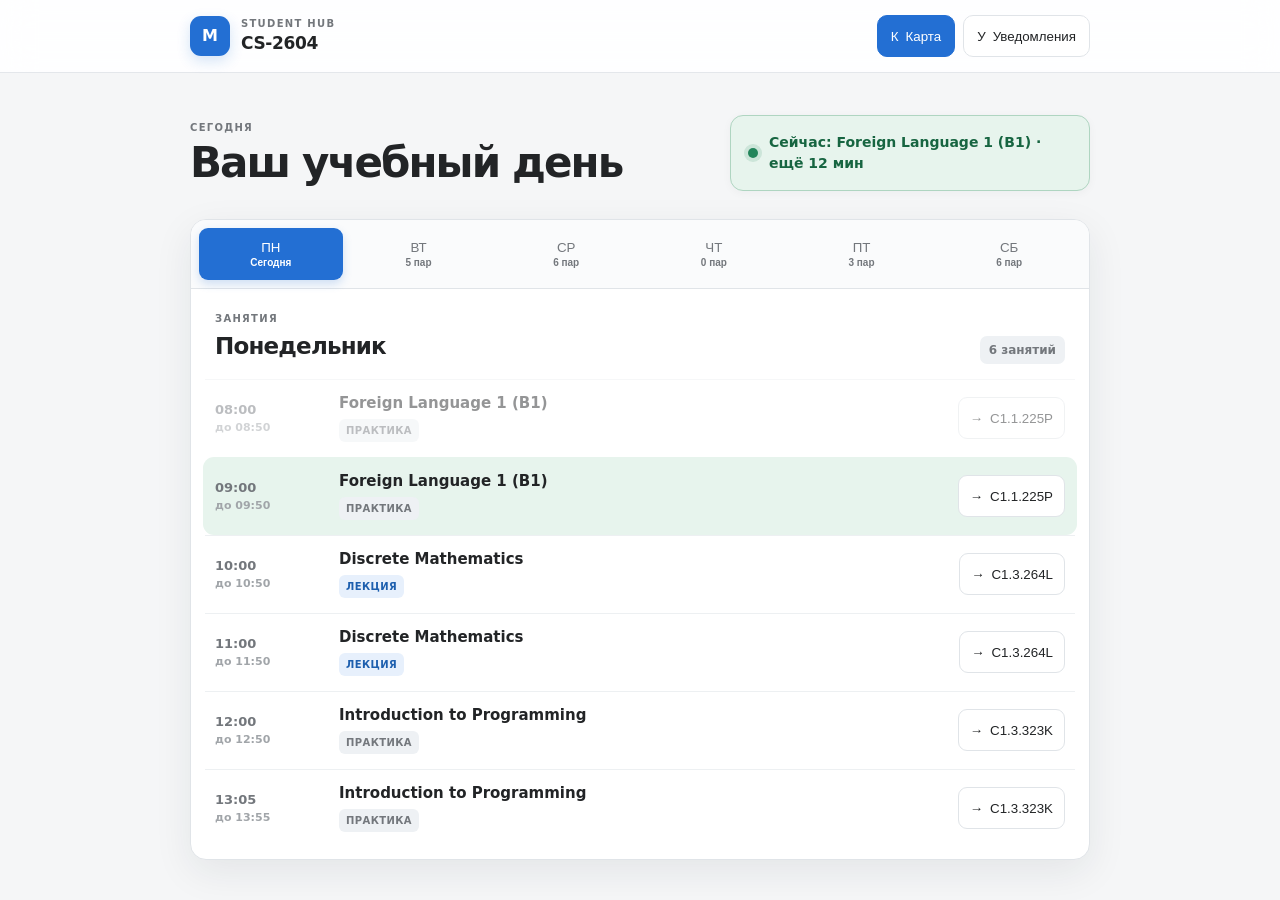
==== index.html @ 22662f70 "first commit" ====
<!doctype html>
<html lang="ru">
<head><meta charset="utf-8"><meta name="viewport" content="width=device-width,initial-scale=1,viewport-fit=cover"><meta name="theme-color" content="#236fd3"><meta name="description" content="Расписание CS-2604 и интерактивная карта кампуса AITU"><title>CS-2604 · Расписание</title><link rel="stylesheet" href="style.css?v=5-light"></head>
<body>
<header class="topbar"><div class="shell topbar__inner"><a class="brand" href="#" aria-label="CS-2604 - на главную"><span class="brand__mark">M</span><span><small>STUDENT HUB</small><strong>CS-2604</strong></span></a><nav class="top-actions" aria-label="Быстрые действия"><button id="openCampusMap" class="top-action primary" type="button"><span class="action-icon" aria-hidden="true">К</span><span class="action-label">Карта</span></button><button id="notifyButton" class="top-action" type="button"><span class="action-icon" aria-hidden="true">У</span><span class="action-label">Уведомления</span></button></nav></div></header>
<main class="shell main"><section class="hero"><div><p id="todayLabel" class="eyebrow">РАСПИСАНИЕ</p><h1 id="heroTitle">Ваш учебный день</h1></div><div id="statusCard" class="status-card" aria-live="polite"></div></section><section class="week-card"><nav class="day-tabs" id="dayTabs" aria-label="День недели"></nav><div class="schedule-head"><div><p class="eyebrow">ЗАНЯТИЯ</p><h2 id="dayName">Понедельник</h2></div><span id="lessonCount" class="count-badge"></span></div><section id="schedule" class="schedule" aria-label="Расписание занятий"></section></section></main>
<dialog id="mapDialog" class="map-dialog" aria-labelledby="mapTitle"><div class="map-dialog__bar"><div class="map-dialog__title"><span class="map-pin" aria-hidden="true">A</span><div><small id="mapContext">КАРТА КАМПУСА</small><strong id="mapTitle">AITU Campus Map</strong></div></div><div class="map-dialog__actions"><a id="openMapTab" class="dialog-action" href="aitumap/index.html?v=5-light" target="_blank" rel="noopener" title="Открыть в новой вкладке">↗</a><button id="expandMap" class="dialog-action" type="button" title="Развернуть карту">⛶</button><button id="closeMap" class="dialog-action" type="button" aria-label="Закрыть карту">×</button></div></div><iframe id="mapFrame" class="aitu-map" title="Интерактивная карта кампуса AITU" src="aitumap/index.html?v=5-light" loading="eager"></iframe></dialog>
<script src="script.js?v=5-light"></script></body></html>
---- style.css ----
:root{--ink:#222426;--muted:#73777c;--canvas:#f5f6f7;--surface:#fff;--surface-2:#eef1f4;--line:#e0e4e8;--blue:#236fd3;--blue-soft:#e7f0fc;--green:#23855b;--green-soft:#e7f4ed;--orange:#b86720;--orange-soft:#fbefe4;--shadow:0 12px 38px rgba(28,38,48,.08)}*{box-sizing:border-box}html{scroll-behavior:smooth}body{margin:0;background:var(--canvas);color:var(--ink);font:16px/1.5 Inter,ui-sans-serif,system-ui,-apple-system,"Segoe UI",sans-serif}.shell{width:min(calc(100% - 40px),900px);margin-inline:auto}.topbar{position:sticky;top:0;z-index:30;border-bottom:1px solid rgba(224,228,232,.86);background:rgba(255,255,255,.9);backdrop-filter:blur(16px)}.topbar__inner{height:72px;display:flex;align-items:center;justify-content:space-between}.brand{display:flex;align-items:center;gap:11px;color:inherit;text-decoration:none}.brand__mark{display:grid;place-items:center;width:40px;height:40px;border-radius:11px;background:var(--blue);color:white;font-weight:850;box-shadow:0 5px 14px rgba(35,111,211,.2)}.brand small,.brand strong{display:block}.brand small{color:var(--muted);font-size:10px;font-weight:800;letter-spacing:.13em}.brand strong{font-size:17px;letter-spacing:-.02em}.top-actions{display:flex;gap:8px}.top-action{display:flex;align-items:center;justify-content:center;gap:7px;min-height:42px;padding:0 13px;border:1px solid var(--line);border-radius:10px;background:white;color:var(--ink);font:700 13px inherit;cursor:pointer;transition:.16s}.top-action:hover{background:var(--surface-2);transform:translateY(-1px)}.top-action.primary{border-color:var(--blue);background:var(--blue);color:white}.top-action.on{border-color:#9bc9b1;background:var(--green-soft);color:#176541}.main{padding:42px 0 34px}.hero{display:grid;grid-template-columns:1fr minmax(280px,360px);align-items:end;gap:32px;margin-bottom:28px}.eyebrow{margin:0;color:var(--muted);font-size:10px;font-weight:850;letter-spacing:.13em}.hero h1{margin:5px 0 6px;font-size:clamp(28px,5vw,42px);line-height:1.08;letter-spacing:-.045em}.hero p:last-child{margin:0;color:var(--muted);font-size:14px}.status-card{min-height:76px;display:flex;align-items:center;padding:15px 17px;border:1px solid var(--line);border-radius:13px;background:var(--surface);box-shadow:0 2px 10px rgba(30,40,50,.04);font-size:14px;font-weight:700}.status-card::before{content:'';flex:0 0 10px;height:10px;margin-right:11px;border-radius:50%;background:#a2a8ae;box-shadow:0 0 0 4px rgba(130,140,150,.12)}.status-card.live{border-color:#afd5c1;background:var(--green-soft);color:#176541}.status-card.live::before{background:var(--green);box-shadow:0 0 0 4px rgba(35,133,91,.14)}.status-card.soon{border-color:#ecc7a7;background:var(--orange-soft);color:#854714}.status-card.soon::before{background:var(--orange)}.week-card{overflow:hidden;border:1px solid var(--line);border-radius:16px;background:var(--surface);box-shadow:var(--shadow)}.day-tabs{display:grid;grid-template-columns:repeat(6,1fr);gap:4px;padding:8px;border-bottom:1px solid var(--line);background:#fafbfc}.day-tab{min-height:52px;border:0;border-radius:9px;background:transparent;color:var(--muted);font:700 12px inherit;cursor:pointer}.day-tab span{display:block;margin-top:2px;font-size:10px;font-weight:600}.day-tab:hover{background:var(--surface-2);color:var(--ink)}.day-tab.active{background:var(--blue);color:white;box-shadow:0 4px 10px rgba(35,111,211,.2)}.schedule-head{display:flex;align-items:flex-end;justify-content:space-between;padding:22px 24px 15px}.schedule-head h2{margin:3px 0 0;font-size:23px;letter-spacing:-.035em}.count-badge{padding:5px 9px;border-radius:7px;background:var(--surface-2);color:var(--muted);font-size:12px;font-weight:750}.schedule{padding:0 14px 12px}.lesson{position:relative;display:grid;grid-template-columns:108px minmax(0,1fr) auto;gap:16px;align-items:center;min-height:78px;padding:13px 10px;border-top:1px solid #edf0f2}.lesson.past{opacity:.48}.lesson.current{margin:0 -2px;padding-inline:12px;border-top-color:transparent;border-radius:11px;background:var(--green-soft);opacity:1}.lesson__time{font-size:13px;font-weight:750;font-variant-numeric:tabular-nums;color:var(--muted)}.lesson__time span{display:block;color:#a1a5a9;font-size:11px;font-weight:600}.lesson__name{font-weight:750;font-size:15px;line-height:1.3}.lesson__meta{display:flex;gap:7px;align-items:center;margin-top:6px}.badge{display:inline-flex;align-items:center;min-height:23px;padding:1px 7px;border-radius:6px;background:var(--surface-2);color:var(--muted);font-size:10px;font-weight:800;letter-spacing:.04em;text-transform:uppercase}.badge.lecture{background:var(--blue-soft);color:#1d5fae}.badge.online{background:var(--green-soft);color:#176541}.room-button{display:flex;align-items:center;gap:7px;min-height:42px;padding:0 11px;border:1px solid var(--line);border-radius:9px;background:white;color:var(--ink);font:750 12px inherit;cursor:pointer;white-space:nowrap}.room-button:hover{border-color:#9cbfe9;background:var(--blue-soft);color:#1b5ca9}.room-placeholder{color:var(--muted);font-size:12px}.empty{padding:58px 20px 68px;text-align:center;color:var(--muted)}.empty span{display:block;margin-bottom:8px;font-size:30px}.footnote{margin:15px 0 0;text-align:center;color:var(--muted);font-size:12px}.top-action:focus-visible,.day-tab:focus-visible,.room-button:focus-visible,.dialog-action:focus-visible{outline:3px solid rgba(35,111,211,.28);outline-offset:2px}.map-dialog{width:min(calc(100% - 28px),1180px);height:min(calc(100% - 28px),820px);max-width:none;max-height:none;padding:0;overflow:hidden;border:1px solid var(--line);border-radius:16px;background:var(--surface);color:var(--ink);box-shadow:0 24px 80px rgba(0,0,0,.28)}.map-dialog::backdrop{background:rgba(20,23,26,.66);backdrop-filter:blur(3px)}.map-dialog.expanded{width:100%;height:100%;border:0;border-radius:0}.map-dialog__bar{height:64px;display:flex;align-items:center;justify-content:space-between;padding:0 12px 0 16px;border-bottom:1px solid var(--line)}.map-dialog__title{display:flex;align-items:center;gap:10px;min-width:0}.map-pin{display:grid;place-items:center;width:36px;height:36px;border-radius:9px;background:var(--blue-soft);color:var(--blue);font-weight:900}.map-dialog__title small,.map-dialog__title strong{display:block}.map-dialog__title small{color:var(--muted);font-size:9px;font-weight:850;letter-spacing:.12em}.map-dialog__title strong{overflow:hidden;text-overflow:ellipsis;white-space:nowrap;font-size:15px}.map-dialog__actions{display:flex;gap:5px}.dialog-action{display:grid;place-items:center;width:40px;height:40px;border:1px solid transparent;border-radius:8px;background:transparent;color:var(--ink);text-decoration:none;font:700 19px inherit;cursor:pointer}.dialog-action:hover{background:var(--surface-2)}.aitu-map{display:block;width:100%;height:calc(100% - 64px);border:0;background:var(--canvas)}@media(max-width:700px){.shell{width:min(calc(100% - 24px),900px)}.topbar__inner{height:64px}.action-label{display:none}.top-action{width:42px;padding:0}.main{padding-top:24px}.hero{grid-template-columns:1fr;gap:16px;margin-bottom:18px}.hero h1{font-size:32px}.status-card{min-height:60px}.day-tabs{overflow-x:auto;grid-template-columns:repeat(6,64px);justify-content:start}.day-tab{min-height:48px}.schedule-head{padding:18px 16px 12px}.schedule-head h2{font-size:20px}.schedule{padding:0 8px 8px}.lesson{grid-template-columns:77px minmax(0,1fr);gap:10px;min-height:88px;padding:12px 8px}.lesson__time{font-size:12px}.lesson__name{font-size:14px}.room-button,.room-placeholder{grid-column:2;justify-self:start;min-height:36px;margin-top:-3px}.map-dialog{width:100%;height:100%;border:0;border-radius:0}.map-dialog__bar{height:58px;padding-left:10px}.aitu-map{height:calc(100% - 58px)}}@media(prefers-reduced-motion:reduce){*{scroll-behavior:auto!important;transition:none!important}}

/* Minimal map dialog on phones */
@media(max-width:700px){
  .map-dialog__bar{height:50px;padding:0 8px 0 12px}
  .map-dialog__title{gap:8px}
  .map-dialog__title .map-pin{width:34px;height:34px;border-radius:9px}
  .map-dialog__title small{display:none}
  .map-dialog__title strong{font-size:14px}
  .map-dialog__actions{gap:2px}
  #openMapTab,#expandMap{display:none}
  #closeMap{width:40px;height:40px;border:0;background:transparent;font-size:22px}
  .aitu-map{height:calc(100% - 50px)}
}

:root{color-scheme:light}
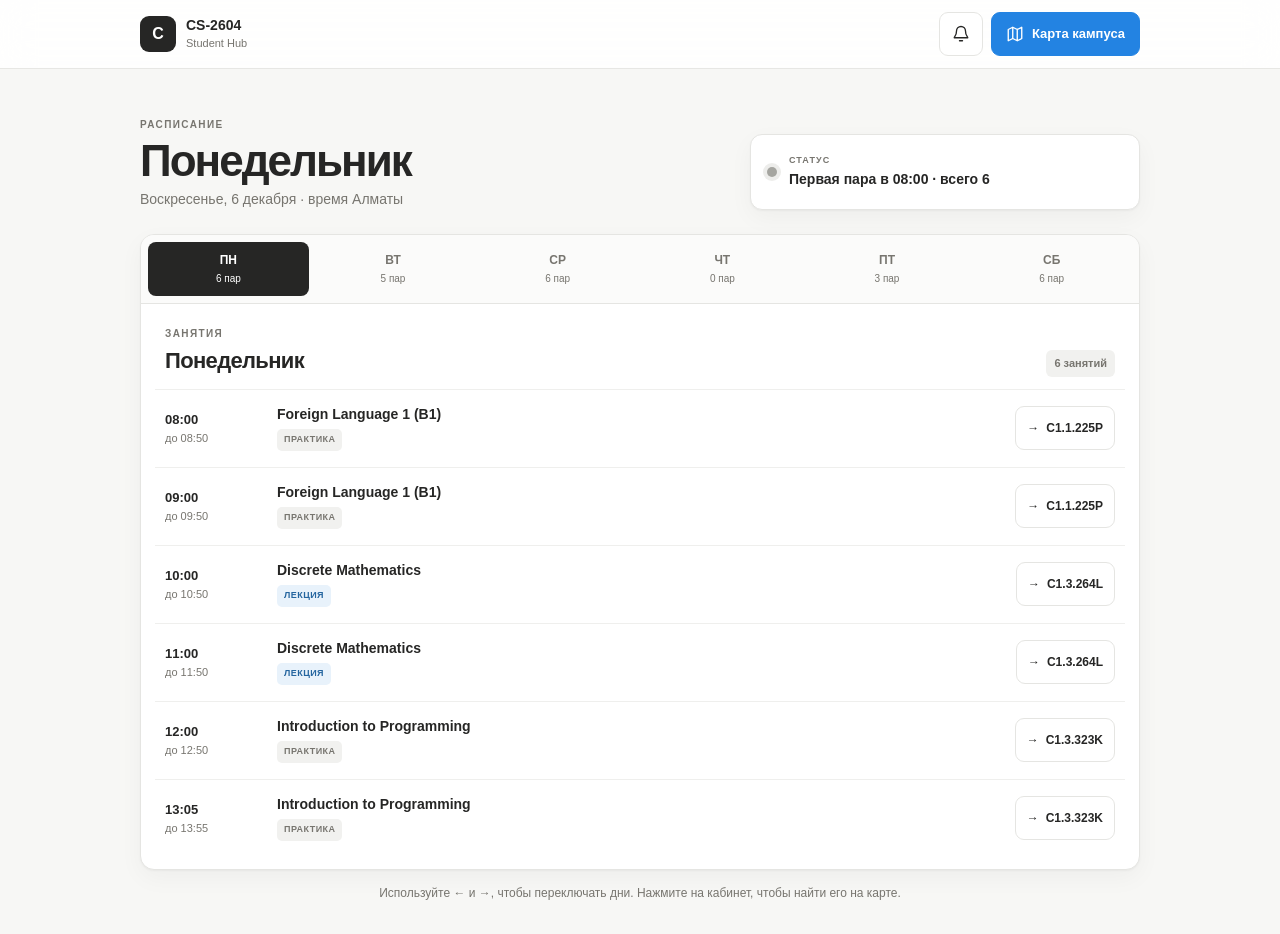
==== commit 2a63e792: "ui/ux" ====
--- a/index.html
+++ b/index.html
@@ -1,8 +1,72 @@
 <!doctype html>
 <html lang="ru">
-<head><meta charset="utf-8"><meta name="viewport" content="width=device-width,initial-scale=1,viewport-fit=cover"><meta name="theme-color" content="#236fd3"><meta name="description" content="Расписание CS-2604 и интерактивная карта кампуса AITU"><title>CS-2604 · Расписание</title><link rel="stylesheet" href="style.css?v=5-light"></head>
+<head>
+  <meta charset="utf-8">
+  <meta name="viewport" content="width=device-width,initial-scale=1,viewport-fit=cover">
+  <meta name="theme-color" content="#ffffff">
+  <meta name="description" content="Расписание группы CS-2604 и интерактивная карта кампуса AITU">
+  <title>CS-2604 · Student Hub</title>
+  <link rel="stylesheet" href="style.css?v=6">
+  <script src="script.js?v=6" defer></script>
+</head>
 <body>
-<header class="topbar"><div class="shell topbar__inner"><a class="brand" href="#" aria-label="CS-2604 - на главную"><span class="brand__mark">M</span><span><small>STUDENT HUB</small><strong>CS-2604</strong></span></a><nav class="top-actions" aria-label="Быстрые действия"><button id="openCampusMap" class="top-action primary" type="button"><span class="action-icon" aria-hidden="true">К</span><span class="action-label">Карта</span></button><button id="notifyButton" class="top-action" type="button"><span class="action-icon" aria-hidden="true">У</span><span class="action-label">Уведомления</span></button></nav></div></header>
-<main class="shell main"><section class="hero"><div><p id="todayLabel" class="eyebrow">РАСПИСАНИЕ</p><h1 id="heroTitle">Ваш учебный день</h1></div><div id="statusCard" class="status-card" aria-live="polite"></div></section><section class="week-card"><nav class="day-tabs" id="dayTabs" aria-label="День недели"></nav><div class="schedule-head"><div><p class="eyebrow">ЗАНЯТИЯ</p><h2 id="dayName">Понедельник</h2></div><span id="lessonCount" class="count-badge"></span></div><section id="schedule" class="schedule" aria-label="Расписание занятий"></section></section></main>
-<dialog id="mapDialog" class="map-dialog" aria-labelledby="mapTitle"><div class="map-dialog__bar"><div class="map-dialog__title"><span class="map-pin" aria-hidden="true">A</span><div><small id="mapContext">КАРТА КАМПУСА</small><strong id="mapTitle">AITU Campus Map</strong></div></div><div class="map-dialog__actions"><a id="openMapTab" class="dialog-action" href="aitumap/index.html?v=5-light" target="_blank" rel="noopener" title="Открыть в новой вкладке">↗</a><button id="expandMap" class="dialog-action" type="button" title="Развернуть карту">⛶</button><button id="closeMap" class="dialog-action" type="button" aria-label="Закрыть карту">×</button></div></div><iframe id="mapFrame" class="aitu-map" title="Интерактивная карта кампуса AITU" src="aitumap/index.html?v=5-light" loading="eager"></iframe></dialog>
-<script src="script.js?v=5-light"></script></body></html>
+  <a class="skip-link" href="#schedule">К расписанию</a>
+  <header class="topbar">
+    <div class="shell topbar__inner">
+      <a class="brand" href="./" aria-label="Student Hub, главная">
+        <span class="brand__mark" aria-hidden="true">C</span>
+        <span><strong>CS-2604</strong><small>Student Hub</small></span>
+      </a>
+      <nav class="top-actions" aria-label="Быстрые действия">
+        <button id="notifyButton" class="icon-action" type="button" aria-label="Настроить напоминания" title="Напоминания">
+          <svg aria-hidden="true" viewBox="0 0 24 24"><path d="M18 8a6 6 0 0 0-12 0c0 7-3 7-3 9h18c0-2-3-2-3-9M10 21h4"/></svg>
+        </button>
+        <button id="openCampusMap" class="button button--primary" type="button">
+          <svg aria-hidden="true" viewBox="0 0 24 24"><path d="m9 18-6 3V6l6-3 6 3 6-3v15l-6 3-6-3Zm0 0V3m6 18V6"/></svg>
+          <span>Карта кампуса</span>
+        </button>
+      </nav>
+    </div>
+  </header>
+
+  <main class="shell main">
+    <section class="intro" aria-labelledby="heroTitle">
+      <div>
+        <p id="todayLabel" class="eyebrow">РАСПИСАНИЕ</p>
+        <h1 id="heroTitle">Учебный день</h1>
+        <p id="dateLabel" class="date-label"></p>
+      </div>
+      <div id="statusCard" class="status-card" aria-live="polite">
+        <span class="status-card__dot" aria-hidden="true"></span>
+        <span><small>СТАТУС</small><strong id="statusText">Загрузка…</strong></span>
+      </div>
+    </section>
+
+    <section class="schedule-card" aria-labelledby="dayName">
+      <nav class="day-tabs" id="dayTabs" aria-label="Выберите день недели"></nav>
+      <header class="schedule-head">
+        <div><p class="eyebrow">ЗАНЯТИЯ</p><h2 id="dayName">Понедельник</h2></div>
+        <span id="lessonCount" class="count-badge"></span>
+      </header>
+      <div id="schedule" class="schedule" aria-live="polite"></div>
+    </section>
+    <p class="hint">Используйте ← и →, чтобы переключать дни. Нажмите на кабинет, чтобы найти его на карте.</p>
+  </main>
+
+  <dialog id="mapDialog" class="map-dialog" aria-labelledby="mapTitle">
+    <header class="map-dialog__bar">
+      <div class="map-dialog__title">
+        <span class="map-dialog__icon" aria-hidden="true">A</span>
+        <span><small id="mapContext">КАРТА КАМПУСА</small><strong id="mapTitle">AITU Map</strong></span>
+      </div>
+      <div class="map-dialog__actions">
+        <a id="openMapTab" class="dialog-action" href="aitumap/index.html?v=6" target="_blank" rel="noopener" aria-label="Открыть карту в новой вкладке">↗</a>
+        <button id="expandMap" class="dialog-action desktop-only" type="button" aria-label="Развернуть карту">⛶</button>
+        <button id="closeMap" class="dialog-action" type="button" aria-label="Закрыть карту">×</button>
+      </div>
+    </header>
+    <iframe id="mapFrame" class="campus-map" title="Интерактивная карта кампуса AITU" data-src="aitumap/index.html?v=6" loading="lazy"></iframe>
+  </dialog>
+  <div id="toast" class="toast" role="status" aria-live="polite"></div>
+</body>
+</html>
--- a/style.css
+++ b/style.css
@@ -1,16 +1,4 @@
-:root{--ink:#222426;--muted:#73777c;--canvas:#f5f6f7;--surface:#fff;--surface-2:#eef1f4;--line:#e0e4e8;--blue:#236fd3;--blue-soft:#e7f0fc;--green:#23855b;--green-soft:#e7f4ed;--orange:#b86720;--orange-soft:#fbefe4;--shadow:0 12px 38px rgba(28,38,48,.08)}*{box-sizing:border-box}html{scroll-behavior:smooth}body{margin:0;background:var(--canvas);color:var(--ink);font:16px/1.5 Inter,ui-sans-serif,system-ui,-apple-system,"Segoe UI",sans-serif}.shell{width:min(calc(100% - 40px),900px);margin-inline:auto}.topbar{position:sticky;top:0;z-index:30;border-bottom:1px solid rgba(224,228,232,.86);background:rgba(255,255,255,.9);backdrop-filter:blur(16px)}.topbar__inner{height:72px;display:flex;align-items:center;justify-content:space-between}.brand{display:flex;align-items:center;gap:11px;color:inherit;text-decoration:none}.brand__mark{display:grid;place-items:center;width:40px;height:40px;border-radius:11px;background:var(--blue);color:white;font-weight:850;box-shadow:0 5px 14px rgba(35,111,211,.2)}.brand small,.brand strong{display:block}.brand small{color:var(--muted);font-size:10px;font-weight:800;letter-spacing:.13em}.brand strong{font-size:17px;letter-spacing:-.02em}.top-actions{display:flex;gap:8px}.top-action{display:flex;align-items:center;justify-content:center;gap:7px;min-height:42px;padding:0 13px;border:1px solid var(--line);border-radius:10px;background:white;color:var(--ink);font:700 13px inherit;cursor:pointer;transition:.16s}.top-action:hover{background:var(--surface-2);transform:translateY(-1px)}.top-action.primary{border-color:var(--blue);background:var(--blue);color:white}.top-action.on{border-color:#9bc9b1;background:var(--green-soft);color:#176541}.main{padding:42px 0 34px}.hero{display:grid;grid-template-columns:1fr minmax(280px,360px);align-items:end;gap:32px;margin-bottom:28px}.eyebrow{margin:0;color:var(--muted);font-size:10px;font-weight:850;letter-spacing:.13em}.hero h1{margin:5px 0 6px;font-size:clamp(28px,5vw,42px);line-height:1.08;letter-spacing:-.045em}.hero p:last-child{margin:0;color:var(--muted);font-size:14px}.status-card{min-height:76px;display:flex;align-items:center;padding:15px 17px;border:1px solid var(--line);border-radius:13px;background:var(--surface);box-shadow:0 2px 10px rgba(30,40,50,.04);font-size:14px;font-weight:700}.status-card::before{content:'';flex:0 0 10px;height:10px;margin-right:11px;border-radius:50%;background:#a2a8ae;box-shadow:0 0 0 4px rgba(130,140,150,.12)}.status-card.live{border-color:#afd5c1;background:var(--green-soft);color:#176541}.status-card.live::before{background:var(--green);box-shadow:0 0 0 4px rgba(35,133,91,.14)}.status-card.soon{border-color:#ecc7a7;background:var(--orange-soft);color:#854714}.status-card.soon::before{background:var(--orange)}.week-card{overflow:hidden;border:1px solid var(--line);border-radius:16px;background:var(--surface);box-shadow:var(--shadow)}.day-tabs{display:grid;grid-template-columns:repeat(6,1fr);gap:4px;padding:8px;border-bottom:1px solid var(--line);background:#fafbfc}.day-tab{min-height:52px;border:0;border-radius:9px;background:transparent;color:var(--muted);font:700 12px inherit;cursor:pointer}.day-tab span{display:block;margin-top:2px;font-size:10px;font-weight:600}.day-tab:hover{background:var(--surface-2);color:var(--ink)}.day-tab.active{background:var(--blue);color:white;box-shadow:0 4px 10px rgba(35,111,211,.2)}.schedule-head{display:flex;align-items:flex-end;justify-content:space-between;padding:22px 24px 15px}.schedule-head h2{margin:3px 0 0;font-size:23px;letter-spacing:-.035em}.count-badge{padding:5px 9px;border-radius:7px;background:var(--surface-2);color:var(--muted);font-size:12px;font-weight:750}.schedule{padding:0 14px 12px}.lesson{position:relative;display:grid;grid-template-columns:108px minmax(0,1fr) auto;gap:16px;align-items:center;min-height:78px;padding:13px 10px;border-top:1px solid #edf0f2}.lesson.past{opacity:.48}.lesson.current{margin:0 -2px;padding-inline:12px;border-top-color:transparent;border-radius:11px;background:var(--green-soft);opacity:1}.lesson__time{font-size:13px;font-weight:750;font-variant-numeric:tabular-nums;color:var(--muted)}.lesson__time span{display:block;color:#a1a5a9;font-size:11px;font-weight:600}.lesson__name{font-weight:750;font-size:15px;line-height:1.3}.lesson__meta{display:flex;gap:7px;align-items:center;margin-top:6px}.badge{display:inline-flex;align-items:center;min-height:23px;padding:1px 7px;border-radius:6px;background:var(--surface-2);color:var(--muted);font-size:10px;font-weight:800;letter-spacing:.04em;text-transform:uppercase}.badge.lecture{background:var(--blue-soft);color:#1d5fae}.badge.online{background:var(--green-soft);color:#176541}.room-button{display:flex;align-items:center;gap:7px;min-height:42px;padding:0 11px;border:1px solid var(--line);border-radius:9px;background:white;color:var(--ink);font:750 12px inherit;cursor:pointer;white-space:nowrap}.room-button:hover{border-color:#9cbfe9;background:var(--blue-soft);color:#1b5ca9}.room-placeholder{color:var(--muted);font-size:12px}.empty{padding:58px 20px 68px;text-align:center;color:var(--muted)}.empty span{display:block;margin-bottom:8px;font-size:30px}.footnote{margin:15px 0 0;text-align:center;color:var(--muted);font-size:12px}.top-action:focus-visible,.day-tab:focus-visible,.room-button:focus-visible,.dialog-action:focus-visible{outline:3px solid rgba(35,111,211,.28);outline-offset:2px}.map-dialog{width:min(calc(100% - 28px),1180px);height:min(calc(100% - 28px),820px);max-width:none;max-height:none;padding:0;overflow:hidden;border:1px solid var(--line);border-radius:16px;background:var(--surface);color:var(--ink);box-shadow:0 24px 80px rgba(0,0,0,.28)}.map-dialog::backdrop{background:rgba(20,23,26,.66);backdrop-filter:blur(3px)}.map-dialog.expanded{width:100%;height:100%;border:0;border-radius:0}.map-dialog__bar{height:64px;display:flex;align-items:center;justify-content:space-between;padding:0 12px 0 16px;border-bottom:1px solid var(--line)}.map-dialog__title{display:flex;align-items:center;gap:10px;min-width:0}.map-pin{display:grid;place-items:center;width:36px;height:36px;border-radius:9px;background:var(--blue-soft);color:var(--blue);font-weight:900}.map-dialog__title small,.map-dialog__title strong{display:block}.map-dialog__title small{color:var(--muted);font-size:9px;font-weight:850;letter-spacing:.12em}.map-dialog__title strong{overflow:hidden;text-overflow:ellipsis;white-space:nowrap;font-size:15px}.map-dialog__actions{display:flex;gap:5px}.dialog-action{display:grid;place-items:center;width:40px;height:40px;border:1px solid transparent;border-radius:8px;background:transparent;color:var(--ink);text-decoration:none;font:700 19px inherit;cursor:pointer}.dialog-action:hover{background:var(--surface-2)}.aitu-map{display:block;width:100%;height:calc(100% - 64px);border:0;background:var(--canvas)}@media(max-width:700px){.shell{width:min(calc(100% - 24px),900px)}.topbar__inner{height:64px}.action-label{display:none}.top-action{width:42px;padding:0}.main{padding-top:24px}.hero{grid-template-columns:1fr;gap:16px;margin-bottom:18px}.hero h1{font-size:32px}.status-card{min-height:60px}.day-tabs{overflow-x:auto;grid-template-columns:repeat(6,64px);justify-content:start}.day-tab{min-height:48px}.schedule-head{padding:18px 16px 12px}.schedule-head h2{font-size:20px}.schedule{padding:0 8px 8px}.lesson{grid-template-columns:77px minmax(0,1fr);gap:10px;min-height:88px;padding:12px 8px}.lesson__time{font-size:12px}.lesson__name{font-size:14px}.room-button,.room-placeholder{grid-column:2;justify-self:start;min-height:36px;margin-top:-3px}.map-dialog{width:100%;height:100%;border:0;border-radius:0}.map-dialog__bar{height:58px;padding-left:10px}.aitu-map{height:calc(100% - 58px)}}@media(prefers-reduced-motion:reduce){*{scroll-behavior:auto!important;transition:none!important}}
-
-/* Minimal map dialog on phones */
-@media(max-width:700px){
-  .map-dialog__bar{height:50px;padding:0 8px 0 12px}
-  .map-dialog__title{gap:8px}
-  .map-dialog__title .map-pin{width:34px;height:34px;border-radius:9px}
-  .map-dialog__title small{display:none}
-  .map-dialog__title strong{font-size:14px}
-  .map-dialog__actions{gap:2px}
-  #openMapTab,#expandMap{display:none}
-  #closeMap{width:40px;height:40px;border:0;background:transparent;font-size:22px}
-  .aitu-map{height:calc(100% - 50px)}
-}
-
-:root{color-scheme:light}
+:root{color-scheme:light;--ink:#262625;--muted:#77756f;--canvas:#f7f7f5;--surface:#fff;--soft:#f1f1ef;--line:#e5e5e2;--blue:#2383e2;--blue-soft:#e8f2fb;--green:#2f8f62;--green-soft:#e8f3ed;--orange:#c8762b;--orange-soft:#fbefe3;--radius:12px;--shadow:0 1px 2px rgba(0,0,0,.04),0 8px 24px rgba(0,0,0,.04)}
+*{box-sizing:border-box}html{scroll-behavior:smooth}body{margin:0;background:var(--canvas);color:var(--ink);font:16px/1.5 ui-sans-serif,-apple-system,BlinkMacSystemFont,"Segoe UI",sans-serif;-webkit-font-smoothing:antialiased}.shell{width:min(calc(100% - 48px),1000px);margin-inline:auto}button,a{font:inherit}.skip-link{position:fixed;z-index:100;top:8px;left:8px;transform:translateY(-150%);padding:10px 14px;border-radius:8px;background:var(--ink);color:#fff}.skip-link:focus{transform:none}.topbar{position:sticky;top:0;z-index:30;border-bottom:1px solid rgba(229,229,226,.9);background:rgba(255,255,255,.88);backdrop-filter:blur(16px)}.topbar__inner{height:68px;display:flex;align-items:center;justify-content:space-between}.brand{display:flex;align-items:center;gap:10px;color:inherit;text-decoration:none}.brand__mark,.map-dialog__icon{display:grid;place-items:center;width:36px;height:36px;border-radius:9px;background:var(--ink);color:#fff;font-weight:800}.brand strong,.brand small{display:block}.brand strong{font-size:14px;line-height:1.2}.brand small{margin-top:1px;color:var(--muted);font-size:11px}.top-actions{display:flex;align-items:center;gap:8px}.button,.icon-action,.dialog-action,.room-button{min-height:44px;border:1px solid var(--line);border-radius:9px;background:var(--surface);color:var(--ink);cursor:pointer}.button{display:inline-flex;align-items:center;justify-content:center;gap:8px;padding:0 14px;font-size:13px;font-weight:700}.button svg,.icon-action svg{width:18px;height:18px;fill:none;stroke:currentColor;stroke-width:1.8;stroke-linecap:round;stroke-linejoin:round}.button--primary{border-color:var(--blue);background:var(--blue);color:#fff}.icon-action{display:grid;place-items:center;width:44px;padding:0}.icon-action.on{border-color:#a6d0b8;background:var(--green-soft);color:#216b49}.button:hover,.icon-action:hover,.dialog-action:hover,.room-button:hover{filter:brightness(.98);transform:translateY(-1px)}.main{padding:48px 0 32px}.intro{display:grid;grid-template-columns:1fr minmax(300px,390px);gap:32px;align-items:end;margin-bottom:24px}.eyebrow{margin:0;color:var(--muted);font-size:10px;font-weight:800;letter-spacing:.14em}.intro h1{margin:5px 0 4px;font-size:clamp(30px,5vw,44px);line-height:1.08;letter-spacing:-.045em}.date-label{margin:0;color:var(--muted);font-size:14px}.status-card{display:flex;align-items:center;gap:12px;min-height:76px;padding:14px 16px;border:1px solid var(--line);border-radius:var(--radius);background:var(--surface);box-shadow:var(--shadow)}.status-card__dot{flex:0 0 10px;width:10px;height:10px;border-radius:50%;background:#a5a5a0;box-shadow:0 0 0 4px #ededeb}.status-card small,.status-card strong{display:block}.status-card small{margin-bottom:3px;color:var(--muted);font-size:9px;font-weight:800;letter-spacing:.12em}.status-card strong{font-size:14px;line-height:1.35}.status-card.live{border-color:#b8dbc7;background:var(--green-soft)}.status-card.live .status-card__dot{background:var(--green);box-shadow:0 0 0 4px rgba(47,143,98,.13)}.status-card.soon{border-color:#ebc8a9;background:var(--orange-soft)}.status-card.soon .status-card__dot{background:var(--orange);box-shadow:0 0 0 4px rgba(200,118,43,.13)}.schedule-card{overflow:hidden;border:1px solid var(--line);border-radius:14px;background:var(--surface);box-shadow:var(--shadow)}.day-tabs{display:grid;grid-template-columns:repeat(6,1fr);gap:4px;padding:7px;border-bottom:1px solid var(--line);background:#fbfbfa}.day-tab{min-height:54px;border:0;border-radius:8px;background:transparent;color:var(--muted);font-size:12px;font-weight:750;cursor:pointer}.day-tab span{display:block;margin-top:2px;font-size:10px;font-weight:500}.day-tab:hover{background:var(--soft);color:var(--ink)}.day-tab.active{background:var(--ink);color:#fff}.day-tab.today:not(.active){color:var(--blue)}.schedule-head{display:flex;align-items:flex-end;justify-content:space-between;padding:22px 24px 12px}.schedule-head h2{margin:3px 0 0;font-size:22px;letter-spacing:-.03em}.count-badge{padding:5px 8px;border-radius:6px;background:var(--soft);color:var(--muted);font-size:11px;font-weight:700}.schedule{padding:0 14px 12px}.lesson{display:grid;grid-template-columns:96px minmax(0,1fr) auto;gap:16px;align-items:center;min-height:78px;padding:12px 10px;border-top:1px solid #efefed}.lesson.past{opacity:.47}.lesson.current{margin:0 -2px;padding-inline:12px;border-top-color:transparent;border-radius:10px;background:var(--green-soft);opacity:1}.lesson__time{font-size:13px;font-weight:750;font-variant-numeric:tabular-nums;color:var(--ink)}.lesson__time span{display:block;margin-top:1px;color:var(--muted);font-size:11px;font-weight:500}.lesson__name{font-size:14px;font-weight:700;line-height:1.35}.lesson__meta{display:flex;gap:6px;margin-top:5px}.badge{display:inline-flex;align-items:center;min-height:22px;padding:1px 7px;border-radius:5px;background:var(--soft);color:var(--muted);font-size:9px;font-weight:800;letter-spacing:.05em;text-transform:uppercase}.badge.lecture{background:var(--blue-soft);color:#24659f}.badge.online{background:var(--green-soft);color:#216b49}.room-button{display:inline-flex;align-items:center;gap:7px;padding:0 11px;white-space:nowrap;font-size:12px;font-weight:700}.room-button:hover{border-color:#a9cdec;background:var(--blue-soft);color:#225f95}.room-placeholder{color:var(--muted);font-size:12px}.empty{padding:54px 20px 62px;text-align:center;color:var(--muted)}.empty__icon{display:grid;place-items:center;width:42px;height:42px;margin:0 auto 12px;border-radius:50%;background:var(--soft);font-size:20px}.empty strong{display:block;color:var(--ink)}.hint{margin:14px 0 0;text-align:center;color:var(--muted);font-size:12px}.map-dialog{width:min(calc(100% - 28px),1180px);height:min(calc(100% - 28px),820px);max-width:none;max-height:none;padding:0;overflow:hidden;border:1px solid var(--line);border-radius:14px;background:var(--surface);color:var(--ink);box-shadow:0 24px 80px rgba(0,0,0,.26)}.map-dialog::backdrop{background:rgba(28,28,27,.6);backdrop-filter:blur(2px)}.map-dialog.expanded{width:100%;height:100%;border:0;border-radius:0}.map-dialog__bar{height:62px;display:flex;align-items:center;justify-content:space-between;padding:0 10px 0 14px;border-bottom:1px solid var(--line)}.map-dialog__title{display:flex;align-items:center;gap:10px;min-width:0}.map-dialog__icon{width:34px;height:34px;background:var(--blue)}.map-dialog__title small,.map-dialog__title strong{display:block}.map-dialog__title small{color:var(--muted);font-size:9px;font-weight:800;letter-spacing:.12em}.map-dialog__title strong{overflow:hidden;text-overflow:ellipsis;white-space:nowrap;font-size:14px}.map-dialog__actions{display:flex;gap:3px}.dialog-action{display:grid;place-items:center;width:42px;padding:0;border-color:transparent;text-decoration:none;font-size:19px}.campus-map{display:block;width:100%;height:calc(100% - 62px);border:0;background:var(--canvas)}.toast{position:fixed;z-index:80;left:50%;bottom:24px;max-width:min(420px,calc(100% - 32px));transform:translate(-50%,20px);padding:11px 14px;border-radius:9px;background:var(--ink);color:#fff;box-shadow:0 8px 30px rgba(0,0,0,.18);font-size:13px;opacity:0;pointer-events:none;transition:.2s}.toast.show{transform:translate(-50%,0);opacity:1}:focus-visible{outline:3px solid rgba(35,131,226,.28);outline-offset:2px}
+@media(max-width:700px){.shell{width:min(calc(100% - 24px),1000px)}.topbar__inner{height:62px}.button span{display:none}.button{width:44px;padding:0}.main{padding-top:24px}.intro{grid-template-columns:1fr;gap:15px;margin-bottom:16px}.intro h1{font-size:32px}.status-card{min-height:62px}.day-tabs{grid-template-columns:repeat(6,minmax(54px,1fr));overflow:visible}.day-tabs::-webkit-scrollbar{display:none}.schedule-head{padding:18px 16px 10px}.schedule-head h2{font-size:20px}.schedule{padding:0 8px 8px}.lesson{grid-template-columns:72px minmax(0,1fr);gap:10px;min-height:88px;padding:12px 8px}.room-button,.room-placeholder{grid-column:2;justify-self:start;min-height:38px;margin-top:-3px}.hint{display:none}.map-dialog{width:100%;height:100%;border:0;border-radius:0}.map-dialog__bar{height:54px;padding-left:9px}.campus-map{height:calc(100% - 54px)}.desktop-only,#openMapTab{display:none}}
+@media(prefers-reduced-motion:reduce){*{scroll-behavior:auto!important;transition:none!important}}
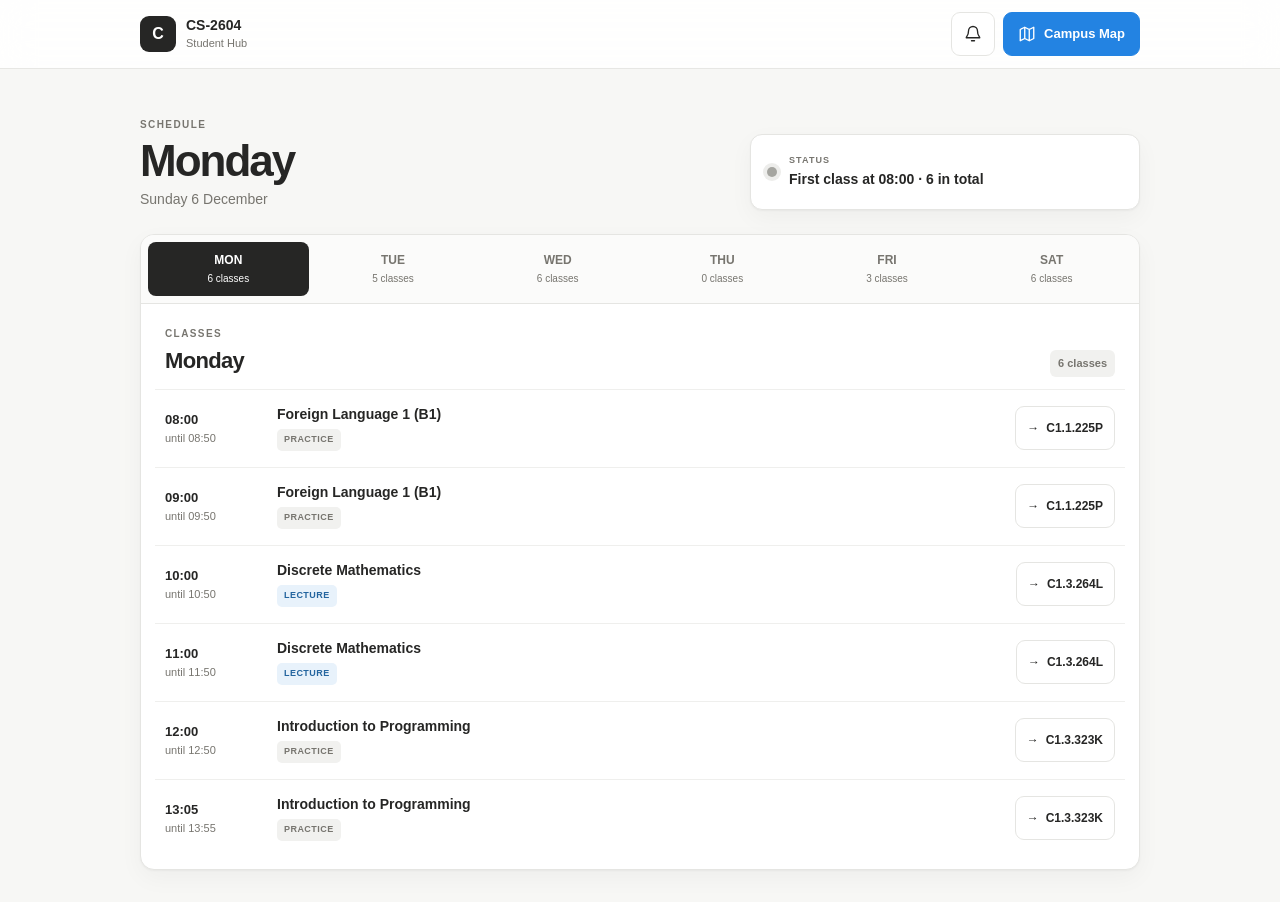
==== commit ec6c78ee: "ui/ux" ====
--- a/index.html
+++ b/index.html
@@ -1,29 +1,60 @@
 <!doctype html>
-<html lang="ru">
+<html lang="en">
 <head>
   <meta charset="utf-8">
-  <meta name="viewport" content="width=device-width,initial-scale=1,viewport-fit=cover">
+  <meta
+    name="viewport"
+    content="width=device-width,initial-scale=1,viewport-fit=cover"
+  >
   <meta name="theme-color" content="#ffffff">
-  <meta name="description" content="Расписание группы CS-2604 и интерактивная карта кампуса AITU">
+  <meta
+    name="description"
+    content="CS-2604 group schedule and interactive AITU campus map"
+  >
+
   <title>CS-2604 · Student Hub</title>
+
   <link rel="stylesheet" href="style.css?v=6">
   <script src="script.js?v=6" defer></script>
 </head>
+
 <body>
-  <a class="skip-link" href="#schedule">К расписанию</a>
+  <a class="skip-link" href="#schedule">Skip to schedule</a>
+
   <header class="topbar">
     <div class="shell topbar__inner">
-      <a class="brand" href="./" aria-label="Student Hub, главная">
+      <a class="brand" href="./" aria-label="Student Hub, home">
         <span class="brand__mark" aria-hidden="true">C</span>
-        <span><strong>CS-2604</strong><small>Student Hub</small></span>
+
+        <span>
+          <strong>CS-2604</strong>
+          <small>Student Hub</small>
+        </span>
       </a>
-      <nav class="top-actions" aria-label="Быстрые действия">
-        <button id="notifyButton" class="icon-action" type="button" aria-label="Настроить напоминания" title="Напоминания">
-          <svg aria-hidden="true" viewBox="0 0 24 24"><path d="M18 8a6 6 0 0 0-12 0c0 7-3 7-3 9h18c0-2-3-2-3-9M10 21h4"/></svg>
+
+      <nav class="top-actions" aria-label="Quick actions">
+        <button
+          id="notifyButton"
+          class="icon-action"
+          type="button"
+          aria-label="Configure reminders"
+          title="Reminders"
+        >
+          <svg aria-hidden="true" viewBox="0 0 24 24">
+            <path d="M18 8a6 6 0 0 0-12 0c0 7-3 7-3 9h18c0-2-3-2-3-9M10 21h4"/>
+          </svg>
         </button>
-        <button id="openCampusMap" class="button button--primary" type="button">
-          <svg aria-hidden="true" viewBox="0 0 24 24"><path d="m9 18-6 3V6l6-3 6 3 6-3v15l-6 3-6-3Zm0 0V3m6 18V6"/></svg>
-          <span>Карта кампуса</span>
+
+        <button
+          id="openCampusMap"
+          class="button button--primary"
+          type="button"
+        >
+          <svg aria-hidden="true" viewBox="0 0 24 24">
+            <path d="m9 18-6 3V6l6-3 6 3 6-3v15l-6 3-6-3Zm0 0V3m6 18V6"/>
+          </svg>
+
+          <span>Campus Map</span>
         </button>
       </nav>
     </div>
@@ -32,41 +63,124 @@
   <main class="shell main">
     <section class="intro" aria-labelledby="heroTitle">
       <div>
-        <p id="todayLabel" class="eyebrow">РАСПИСАНИЕ</p>
-        <h1 id="heroTitle">Учебный день</h1>
+        <p id="todayLabel" class="eyebrow">SCHEDULE</p>
+        <h1 id="heroTitle">Study Day</h1>
         <p id="dateLabel" class="date-label"></p>
       </div>
-      <div id="statusCard" class="status-card" aria-live="polite">
-        <span class="status-card__dot" aria-hidden="true"></span>
-        <span><small>СТАТУС</small><strong id="statusText">Загрузка…</strong></span>
+
+      <div
+        id="statusCard"
+        class="status-card"
+        aria-live="polite"
+      >
+        <span
+          class="status-card__dot"
+          aria-hidden="true"
+        ></span>
+
+        <span>
+          <small>STATUS</small>
+          <strong id="statusText">Loading…</strong>
+        </span>
       </div>
     </section>
 
-    <section class="schedule-card" aria-labelledby="dayName">
-      <nav class="day-tabs" id="dayTabs" aria-label="Выберите день недели"></nav>
+    <section
+      class="schedule-card"
+      aria-labelledby="dayName"
+    >
+      <nav
+        class="day-tabs"
+        id="dayTabs"
+        aria-label="Select a day of the week"
+      ></nav>
+
       <header class="schedule-head">
-        <div><p class="eyebrow">ЗАНЯТИЯ</p><h2 id="dayName">Понедельник</h2></div>
-        <span id="lessonCount" class="count-badge"></span>
+        <div>
+          <p class="eyebrow">CLASSES</p>
+          <h2 id="dayName">Monday</h2>
+        </div>
+
+        <span
+          id="lessonCount"
+          class="count-badge"
+        ></span>
       </header>
-      <div id="schedule" class="schedule" aria-live="polite"></div>
+
+      <div
+        id="schedule"
+        class="schedule"
+        aria-live="polite"
+      ></div>
     </section>
-    <p class="hint">Используйте ← и →, чтобы переключать дни. Нажмите на кабинет, чтобы найти его на карте.</p>
   </main>
 
-  <dialog id="mapDialog" class="map-dialog" aria-labelledby="mapTitle">
+  <dialog
+    id="mapDialog"
+    class="map-dialog"
+    aria-labelledby="mapTitle"
+  >
     <header class="map-dialog__bar">
       <div class="map-dialog__title">
-        <span class="map-dialog__icon" aria-hidden="true">A</span>
-        <span><small id="mapContext">КАРТА КАМПУСА</small><strong id="mapTitle">AITU Map</strong></span>
+        <span
+          class="map-dialog__icon"
+          aria-hidden="true"
+        >
+          A
+        </span>
+
+        <span>
+          <small id="mapContext">CAMPUS MAP</small>
+          <strong id="mapTitle">AITU Map</strong>
+        </span>
       </div>
+
       <div class="map-dialog__actions">
-        <a id="openMapTab" class="dialog-action" href="aitumap/index.html?v=6" target="_blank" rel="noopener" aria-label="Открыть карту в новой вкладке">↗</a>
-        <button id="expandMap" class="dialog-action desktop-only" type="button" aria-label="Развернуть карту">⛶</button>
-        <button id="closeMap" class="dialog-action" type="button" aria-label="Закрыть карту">×</button>
+        <a
+          id="openMapTab"
+          class="dialog-action"
+          href="aitumap/index.html?v=6"
+          target="_blank"
+          rel="noopener"
+          aria-label="Open the map in a new tab"
+        >
+          ↗
+        </a>
+
+        <button
+          id="expandMap"
+          class="dialog-action desktop-only"
+          type="button"
+          aria-label="Expand the map"
+        >
+          ⛶
+        </button>
+
+        <button
+          id="closeMap"
+          class="dialog-action"
+          type="button"
+          aria-label="Close the map"
+        >
+          ×
+        </button>
       </div>
     </header>
-    <iframe id="mapFrame" class="campus-map" title="Интерактивная карта кампуса AITU" data-src="aitumap/index.html?v=6" loading="lazy"></iframe>
+
+    <iframe
+      id="mapFrame"
+      class="campus-map"
+      title="Interactive AITU campus map"
+      data-src="aitumap/index.html?v=6"
+      loading="lazy"
+    ></iframe>
   </dialog>
-  <div id="toast" class="toast" role="status" aria-live="polite"></div>
+
+  <div
+    id="toast"
+    class="toast"
+    role="status"
+    aria-live="polite"
+  ></div>
 </body>
-</html>
+</html>
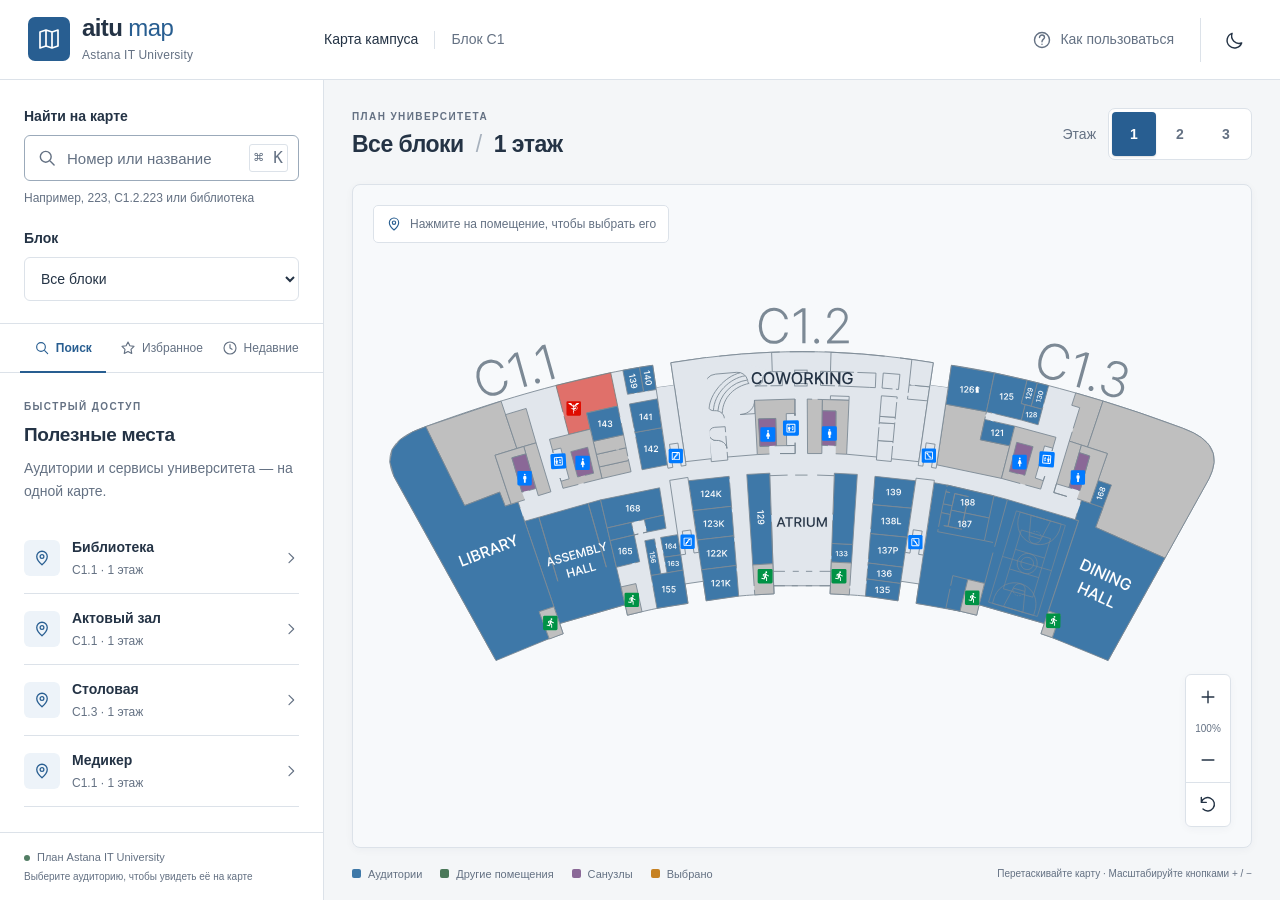
==== commit d6c8aa90: "ui/ux changes" ====
--- a/index.html
+++ b/index.html
@@ -1,186 +1 @@
-<!doctype html>
-<html lang="en">
-<head>
-  <meta charset="utf-8">
-  <meta
-    name="viewport"
-    content="width=device-width,initial-scale=1,viewport-fit=cover"
-  >
-  <meta name="theme-color" content="#ffffff">
-  <meta
-    name="description"
-    content="CS-2604 group schedule and interactive AITU campus map"
-  >
-
-  <title>CS-2604 · Student Hub</title>
-
-  <link rel="stylesheet" href="style.css?v=6">
-  <script src="script.js?v=6" defer></script>
-</head>
-
-<body>
-  <a class="skip-link" href="#schedule">Skip to schedule</a>
-
-  <header class="topbar">
-    <div class="shell topbar__inner">
-      <a class="brand" href="./" aria-label="Student Hub, home">
-        <span class="brand__mark" aria-hidden="true">C</span>
-
-        <span>
-          <strong>CS-2604</strong>
-          <small>Student Hub</small>
-        </span>
-      </a>
-
-      <nav class="top-actions" aria-label="Quick actions">
-        <button
-          id="notifyButton"
-          class="icon-action"
-          type="button"
-          aria-label="Configure reminders"
-          title="Reminders"
-        >
-          <svg aria-hidden="true" viewBox="0 0 24 24">
-            <path d="M18 8a6 6 0 0 0-12 0c0 7-3 7-3 9h18c0-2-3-2-3-9M10 21h4"/>
-          </svg>
-        </button>
-
-        <button
-          id="openCampusMap"
-          class="button button--primary"
-          type="button"
-        >
-          <svg aria-hidden="true" viewBox="0 0 24 24">
-            <path d="m9 18-6 3V6l6-3 6 3 6-3v15l-6 3-6-3Zm0 0V3m6 18V6"/>
-          </svg>
-
-          <span>Campus Map</span>
-        </button>
-      </nav>
-    </div>
-  </header>
-
-  <main class="shell main">
-    <section class="intro" aria-labelledby="heroTitle">
-      <div>
-        <p id="todayLabel" class="eyebrow">SCHEDULE</p>
-        <h1 id="heroTitle">Study Day</h1>
-        <p id="dateLabel" class="date-label"></p>
-      </div>
-
-      <div
-        id="statusCard"
-        class="status-card"
-        aria-live="polite"
-      >
-        <span
-          class="status-card__dot"
-          aria-hidden="true"
-        ></span>
-
-        <span>
-          <small>STATUS</small>
-          <strong id="statusText">Loading…</strong>
-        </span>
-      </div>
-    </section>
-
-    <section
-      class="schedule-card"
-      aria-labelledby="dayName"
-    >
-      <nav
-        class="day-tabs"
-        id="dayTabs"
-        aria-label="Select a day of the week"
-      ></nav>
-
-      <header class="schedule-head">
-        <div>
-          <p class="eyebrow">CLASSES</p>
-          <h2 id="dayName">Monday</h2>
-        </div>
-
-        <span
-          id="lessonCount"
-          class="count-badge"
-        ></span>
-      </header>
-
-      <div
-        id="schedule"
-        class="schedule"
-        aria-live="polite"
-      ></div>
-    </section>
-  </main>
-
-  <dialog
-    id="mapDialog"
-    class="map-dialog"
-    aria-labelledby="mapTitle"
-  >
-    <header class="map-dialog__bar">
-      <div class="map-dialog__title">
-        <span
-          class="map-dialog__icon"
-          aria-hidden="true"
-        >
-          A
-        </span>
-
-        <span>
-          <small id="mapContext">CAMPUS MAP</small>
-          <strong id="mapTitle">AITU Map</strong>
-        </span>
-      </div>
-
-      <div class="map-dialog__actions">
-        <a
-          id="openMapTab"
-          class="dialog-action"
-          href="aitumap/index.html?v=6"
-          target="_blank"
-          rel="noopener"
-          aria-label="Open the map in a new tab"
-        >
-          ↗
-        </a>
-
-        <button
-          id="expandMap"
-          class="dialog-action desktop-only"
-          type="button"
-          aria-label="Expand the map"
-        >
-          ⛶
-        </button>
-
-        <button
-          id="closeMap"
-          class="dialog-action"
-          type="button"
-          aria-label="Close the map"
-        >
-          ×
-        </button>
-      </div>
-    </header>
-
-    <iframe
-      id="mapFrame"
-      class="campus-map"
-      title="Interactive AITU campus map"
-      data-src="aitumap/index.html?v=6"
-      loading="lazy"
-    ></iframe>
-  </dialog>
-
-  <div
-    id="toast"
-    class="toast"
-    role="status"
-    aria-live="polite"
-  ></div>
-</body>
-</html>+<!doctype html><html lang="ru"><head><meta charset="utf-8"/><link rel="icon" href="./favicon.ico"/><meta name="viewport" content="width=device-width,initial-scale=1"/><meta name="theme-color" content="#285e91"/><meta name="description" content="Карта Astana IT University: поиск аудиторий, выбор этажа и блока, избранные места."/><title>aitu map — карта Astana IT University</title><script defer="defer" src="./static/js/main.18a37f43.js"></script><link href="./static/css/main.81832fc1.css" rel="stylesheet"></head><body><noscript>Для интерактивной карты включите JavaScript в настройках браузера.</noscript><div id="root"></div></body></html>
--- a/static/css/main.81832fc1.css
+++ b/static/css/main.81832fc1.css
@@ -0,0 +1,2 @@
+.bg{stroke:var(--map-stroke);fill:var(--map-corridor)}.map-groups-stairs{fill:var(--map-canvas);pointer-events:none}.map-groups-stairs polygon,.map-groups-stairs polyline{stroke:var(--map-stroke)}.map-groups-stairs g path:first-child{fill:#007aff}.map-groups-stairs g path:nth-child(2){fill:#fff}.map-groups-stairs-fill{fill:var(--map-corridor);pointer-events:none}.map-groups-stairs-fill polygon,.map-groups-stairs-fill polyline{stroke:var(--map-stroke)}.map-groups-stairs-fill g path:first-child{fill:#007aff}.map-groups-stairs-fill g path:nth-child(2){fill:#fff}.map-groups-gym line,.map-groups-gym path,.map-groups-gym polygon,.map-groups-gym polyline{stroke:var(--map-stroke)!important;fill:#3e78a8}.map-groups-gym-pole line,.map-groups-gym-pole path,.map-groups-gym-pole polygon{stroke:var(--map-stroke);stroke-miterlimit:10;stroke-width:.75;fill:none!important;-webkit-filter:none;filter:none}.map-groups-rooms g line,.map-groups-rooms g polygon,.map-groups-rooms g polyline{stroke:var(--map-stroke);fill:#3e78a8;-webkit-filter:none;filter:none}.map-groups-rooms g path,.map-groups-rooms g span,.map-groups-rooms g text{stroke:#fff!important;stroke-width:.1!important;fill:#fff!important;color:#fff!important;font:11px sans-serif;pointer-events:none;text-rendering:optimizeSpeed!important}.map-groups-rooms g line:hover,.map-groups-rooms g polygon:hover,.map-groups-rooms g polyline:hover{-webkit-filter:none;filter:none;opacity:.75}.map-groups-techs polygon,.map-groups-techs polyline{stroke:var(--map-stroke);fill:#bfbfbf;-webkit-filter:none;filter:none;pointer-events:none}.map-groups-techs-icon path:first-child{fill:#007aff}.map-groups-techs-icon path:nth-child(2){fill:#fff}.map-groups-wcs polyline{stroke:var(--map-stroke);fill:#8a6897;pointer-events:none}.map-groups-wcs-icon path:first-child{fill:#007aff}.map-groups-wcs-icon path:nth-child(2){fill:#fff}.map-groups-escapes polygon,.map-groups-escapes polyline{stroke:var(--map-stroke);fill:#bfbfbf;pointer-events:none}.map-groups-escapes-icon path:first-child{fill:#009245}.map-groups-escapes-icon path:nth-child(2){fill:#fff}.room-map-group-search-target,.room-map-group-search-target line,.room-map-group-search-target polygon,.room-map-group-search-target polyline{fill:#98621a!important}.map-groups-walls line,.map-groups-walls path,.map-groups-walls polygon,.map-groups-walls polyline,.map-groups-walls rect{stroke:var(--map-stroke);fill:var(--map-corridor)}.map-groups-void line,.map-groups-void path,.map-groups-void polygon,.map-groups-void polyline,.map-groups-void rect{stroke:var(--map-stroke);fill:var(--map-canvas)}.map-groups-coworking-atameken path,.map-groups-coworking-atameken polygon,.map-groups-coworking-atameken polyline{stroke:var(--map-stroke);fill:var(--map-corridor);-webkit-filter:none;filter:none}.label-huge{fill:var(--map-stroke)!important;color:var(--map-stroke)!important}.label,.label-huge{stroke-width:.1!important}.label{fill:var(--text)!important;color:var(--text)!important}.label-white{fill:#fff!important;stroke-width:.1!important;color:#fff!important}.map-groups-rooms-vk g line,.map-groups-rooms-vk g polygon,.map-groups-rooms-vk g polyline{stroke:var(--map-stroke);fill:#4a7859;-webkit-filter:none;filter:none}.map-groups-rooms-vk g path,.map-groups-rooms-vk g span,.map-groups-rooms-vk g text{stroke:#fff!important;stroke-width:.1!important;fill:#fff!important;color:#fff!important;font:11px sans-serif!important;pointer-events:none;text-rendering:optimizeSpeed!important}.fit-text{font:9px sans-serif!important}[data-name]{cursor:pointer}[data-name]:focus{outline:none}[data-name]:focus polygon,[data-name]:focus polyline{stroke:var(--accent)!important;stroke-width:2px!important}.room-map-group-search-target polygon,.room-map-group-search-target polyline{stroke:#805110!important;stroke-width:1.8px!important}.map-groups-rooms>g:not([data-name])>path{fill:var(--text)!important;stroke:none!important}:root{--page:#f4f6f8;--surface:#fff;--text:#243345;--muted:#647183;--border:#dce2e9;--accent:#285e91;--accent-soft:#edf3f9;--hover:#f2f5f8;--map-canvas:#f7f9fb;--map-corridor:#e1e6ec;--map-stroke:#7c8995;--shadow:0 2px 8px #23374c0a;color-scheme:light}:root[data-theme=dark]{--page:#171e28;--surface:#202a37;--text:#e9eef5;--muted:#adb9c9;--border:#3e4b5c;--accent:#a4c8ed;--accent-soft:#283e56;--hover:#293647;--map-canvas:#19232f;--map-corridor:#394858;--map-stroke:#9baab7;--shadow:none;color-scheme:dark}*{box-sizing:border-box}#root,body,html{height:100%;width:100%}body{background:#f4f6f8!important;background:var(--page)!important;color:#243345!important;color:var(--text)!important;font-family:-apple-system,BlinkMacSystemFont,Segoe UI,sans-serif;font-size:16px;line-height:1.5}button,input,select{font:inherit}a,button,input,select{-webkit-tap-highlight-color:transparent}button{cursor:pointer}button:disabled{cursor:default}a,button,input,select{touch-action:manipulation}a:focus-visible,button:focus-visible,input:focus-visible,select:focus-visible{outline:3px solid #285e91;outline:3px solid var(--accent);outline-offset:3px}button{transition:background .12s ease,color .12s ease}button:hover{background:#f2f5f8;background:var(--hover)}button svg{flex-shrink:0}a{text-decoration:none}input{min-width:0}button{color:inherit}h1,h2,h3,p{margin:0}button,input,select{border-radius:6px}button{border:0}.app-shell{background:#f4f6f8;background:var(--page);color:#243345;color:var(--text);display:flex;flex-direction:column;height:100vh;height:100dvh;overflow:hidden}.app-header{background:#fff;background:var(--surface);border-bottom:1px solid #dce2e9;border-bottom:1px solid var(--border);gap:32px;height:80px;padding:0 28px;z-index:5}.app-header,.brand{align-items:center;display:flex;flex-shrink:0}.brand{color:#243345;color:var(--text);gap:12px;width:264px}.brand-symbol{background:#285e91;border-radius:7px;color:#fff;display:grid;height:44px;place-items:center;width:42px}.brand strong{display:block;font-size:24px;letter-spacing:-.6px;line-height:1.1}.brand strong span{color:#285e91;color:var(--accent);font-weight:400}.brand small{display:block;font-size:12px;letter-spacing:.2px;margin-top:5px}.brand small,.header-meta{color:#647183;color:var(--muted)}.header-meta{align-items:center;display:flex;font-size:14px;gap:16px}.header-meta>span:first-child{color:#243345;color:var(--text);font-weight:500}.header-divider{background:#dce2e9;background:var(--border);height:18px;width:1px}.header-actions{gap:16px;margin-left:auto}.header-actions,.help-button{align-items:center;display:flex}.help-button{color:#647183;color:var(--muted);font-size:14px;gap:8px;min-height:44px;padding:0 10px}.icon-button{background:#fff;background:var(--surface);border:1px solid #dce2e9;border:1px solid var(--border);display:grid;flex-shrink:0;height:44px;place-items:center;width:44px}.theme-button{border:0;border-left:1px solid #dce2e9;border-left:1px solid var(--border);border-radius:0;padding-left:16px;width:52px}.app-body{display:flex;flex:1 1;min-height:0}.sidebar{background:#fff;background:var(--surface);border-right:1px solid #dce2e9;border-right:1px solid var(--border);display:flex;flex-direction:column;flex-shrink:0;width:324px}.search-section{padding:26px 24px 22px}.field-label{display:block;font-size:14px;font-weight:600;margin-bottom:8px}.search-input{align-items:center;background:#fff;background:var(--surface);border:1px solid #9baaba;border-radius:6px;display:flex;gap:10px;height:46px;padding-left:12px}.search-input:focus-within{border-color:#285e91;border-color:var(--accent);box-shadow:0 0 0 2px #edf3f9;box-shadow:0 0 0 2px var(--accent-soft)}.search-input>svg{color:#647183;color:var(--muted);flex-shrink:0}.search-input input{background:transparent;border:0;color:#243345;color:var(--text);font-size:15px;height:44px;outline:none;width:100%}.search-input input:focus-visible{outline:none}.search-input input::-webkit-input-placeholder{color:#647183;color:var(--muted)}.search-input input::placeholder{color:#647183;color:var(--muted)}.search-input kbd{border:1px solid #dce2e9;border:1px solid var(--border);border-radius:3px;color:#647183;color:var(--muted);font:11px inherit;margin-right:10px;padding:1px 4px;white-space:nowrap}.clear-search{display:grid;flex-shrink:0;height:44px;place-items:center;width:44px}.field-hint{color:#647183;color:var(--muted);font-size:12px;line-height:1.6;margin-top:8px}.block-label{margin-top:20px}.search-section select{background:#fff;background:var(--surface);border:1px solid #dce2e9;border:1px solid var(--border);color:#243345;color:var(--text);font-size:14px;height:44px;padding:0 12px;width:100%}.list-tabs{border-block:1px solid #dce2e9;border-block:1px solid var(--border);display:flex;gap:5px;padding:0 16px}.list-tabs button{align-items:center;border-radius:0;color:#647183;color:var(--muted);display:flex;flex:1 1;font-size:12px;gap:6px;height:48px;justify-content:center;position:relative}.list-tabs button.active{color:#285e91;color:var(--accent);font-weight:600}.list-tabs button.active:after{background:#285e91;background:var(--accent);bottom:-1px;content:"";height:2px;left:4px;position:absolute;right:4px}.sidebar-scroll{flex:1 1;min-height:0;overflow-y:auto;padding:26px 24px;scrollbar-width:thin}.section-caption{color:#647183;color:var(--muted);font-size:10px;font-weight:700;letter-spacing:1.4px}.sidebar h2{font-size:19px;font-weight:650;letter-spacing:-.3px;line-height:1.4;margin-top:8px}.muted{color:#647183;color:var(--muted);font-size:14px}.intro{line-height:1.65;margin-top:8px}.quick-places{display:flex;flex-direction:column;margin-top:20px}.quick-places>button{align-items:center;border-bottom:1px solid #dce2e9;border-bottom:1px solid var(--border);border-radius:0;display:flex;font-size:14px;font-weight:600;gap:12px;padding:14px 0;text-align:left;width:100%}.place-icon{background:#edf3f9;background:var(--accent-soft);border-radius:6px;color:#285e91;color:var(--accent);display:grid;flex-shrink:0;height:36px;place-items:center;width:36px}.quick-places>button>svg:last-child{color:#647183;color:var(--muted);margin-left:auto}.quick-places small,.room-result small{color:#647183;color:var(--muted);display:block;font-size:12px;font-weight:400;margin-top:3px}.search-tip{background:#f2f5f8;background:var(--hover);border:1px solid #dce2e9;border:1px solid var(--border);border-radius:6px;display:flex;gap:12px;margin-top:30px;padding:16px}.search-tip>svg{color:#285e91;color:var(--accent);flex-shrink:0;margin-top:2px}.search-tip strong{font-size:12px;font-weight:600}.search-tip p{font-size:12px;line-height:1.7;margin-top:5px}.search-tip p,.sidebar-footer{color:#647183;color:var(--muted)}.sidebar-footer{border-top:1px solid #dce2e9;border-top:1px solid var(--border);font-size:11px;padding:16px 24px}.live-dot{background:#527d64;border-radius:50%;display:inline-block;height:6px;margin-right:7px;width:6px}.footer-sub{display:block;font-size:10px;margin-top:4px}.results-heading{align-items:center;display:flex;gap:8px;justify-content:space-between}.results-heading h2{font-size:17px;margin:0}.count{background:#f2f5f8;background:var(--hover);border-radius:4px;color:#647183;color:var(--muted);font-size:12px;padding:2px 8px}.result-note{font-size:12px;margin-top:6px}.results-list{list-style:none;margin:16px -10px 0;padding:0}.results-list li{align-items:center;border-bottom:1px solid #dce2e9;border-bottom:1px solid var(--border);border-radius:6px;display:flex}.results-list li.selected{background:#edf3f9;background:var(--accent-soft)}.room-result{align-items:center;display:flex;flex:1 1;font-size:14px;font-weight:600;gap:10px;min-height:66px;min-width:0;padding:10px;text-align:left}.room-result>svg:first-child{color:#285e91;color:var(--accent)}.room-result>span{flex:1 1;overflow-wrap:anywhere}.favorite-button,.room-result>svg:last-child{color:#647183;color:var(--muted)}.favorite-button{display:grid;flex-shrink:0;height:44px;place-items:center;width:44px}.favorite-button.saved{color:#285e91;color:var(--accent)}.favorite-button.saved svg{fill:#edf3f9;fill:var(--accent-soft)}.empty-state{align-items:center;color:#647183;color:var(--muted);display:flex;flex-direction:column;gap:14px;padding:38px 0;text-align:center}.empty-state h3{color:#243345;color:var(--text);font-size:16px;font-weight:600}.empty-state p{font-size:14px;line-height:1.7}.text-button{color:#285e91;color:var(--accent);font-size:14px;min-height:44px;padding:8px;text-decoration:underline}.map-workspace{display:flex;flex:1 1;flex-direction:column;min-width:0;outline:none;padding:28px 28px 0}.map-toolbar{align-items:center;display:flex;flex-shrink:0;gap:24px;justify-content:space-between;margin-bottom:24px}.map-heading h1{font-size:23px;font-weight:650;letter-spacing:-.5px;line-height:1.3;margin-top:6px}.heading-separator{color:#a7b1bd;font-weight:400;margin:0 12px}.floor-control{align-items:center;color:#647183;color:var(--muted);display:flex;font-size:14px;gap:12px}.floor-control>div{background:#fff;background:var(--surface);border:1px solid #dce2e9;border:1px solid var(--border);border-radius:7px;display:flex;gap:2px;padding:3px}.floor-control button{border-radius:4px;color:#647183;color:var(--muted);font-weight:600;height:44px;width:44px}.floor-control button[aria-pressed=true]{background:#285e91;box-shadow:0 1px 2px #0002;color:#fff}.map-viewport{background:#f7f9fb;background:var(--map-canvas);border:1px solid #dce2e9;border:1px solid var(--border);border-radius:8px;box-shadow:0 2px 8px #23374c0a;box-shadow:var(--shadow);flex:1 1;min-height:0;overflow:hidden;position:relative}.map-surface{height:100%;position:relative;touch-action:none;width:100%}.map-content,.map-transform{height:100%!important;width:100%!important}.map-content>svg{display:block;height:100%;padding:48px 36px 110px;width:100%}.zoom-controls{align-items:center;background:#fff;background:var(--surface);border:1px solid #dce2e9;border:1px solid var(--border);border-radius:6px;bottom:20px;box-shadow:0 2px 8px #23374c0a;box-shadow:var(--shadow);display:flex;flex-direction:column;overflow:hidden;position:absolute;right:20px;z-index:2}.zoom-controls button{border-radius:0;display:grid;height:44px;place-items:center;width:44px}.zoom-controls>span{-webkit-font-feature-settings:"tnum";font-feature-settings:"tnum";color:#647183;color:var(--muted);font-size:10px;font-variant-numeric:tabular-nums;padding:2px}.zoom-controls .reset-map{border-top:1px solid #dce2e9;border-top:1px solid var(--border)}.map-instruction{align-items:center;background:#fff;background:var(--surface);border:1px solid #dce2e9;border:1px solid var(--border);border-radius:5px;color:#647183;color:var(--muted);display:flex;font-size:12px;gap:8px;left:20px;padding:9px 12px;pointer-events:none;position:absolute;top:20px}.map-instruction svg{color:#285e91;color:var(--accent)}.selected-room{align-items:center;background:#fff;background:var(--surface);border:1px solid #dce2e9;border:1px solid var(--border);border-left:3px solid #c68122;border-radius:6px;bottom:20px;box-shadow:0 2px 8px #23374c0a;box-shadow:var(--shadow);display:flex;gap:14px;left:20px;max-width:calc(100% - 100px);padding:16px;position:absolute}.selected-marker{background:#fcf0de;border-radius:6px;color:#805110;display:grid;flex-shrink:0;height:44px;place-items:center;width:42px}.selected-room h2{font-size:18px;font-weight:650;margin-top:3px;overflow-wrap:anywhere}.selected-room p{color:#647183;color:var(--muted);font-size:12px;margin-top:2px}.selected-room>div{min-width:0}.selected-room .favorite-button{margin-left:16px}.map-footer{color:#647183;color:var(--muted);flex-shrink:0;font-size:11px;gap:12px;justify-content:space-between;padding:18px 0}.legend,.map-footer{align-items:center;display:flex}.legend{flex-wrap:wrap;gap:18px}.legend>span{align-items:center;display:flex;gap:7px}.legend i{border-radius:2px;display:inline-block;height:9px;width:9px}.legend-room{background:#3e78a8}.legend-common{background:#4a7859}.legend-wc{background:#8a6897}.legend-selected{background:#c68122}.map-tip{font-size:10px}.mobile-panel-title,.mobile-search-bar{display:none}.help-steps{display:flex;flex-direction:column;gap:20px;margin:0;padding-left:23px}.help-steps li{font-size:15px;padding-left:6px}.help-steps p{color:#647183;color:var(--muted);font-size:14px;line-height:1.7;margin-top:5px}.help-note{background:#f2f5f8;background:var(--hover);border-radius:6px;font-size:13px;margin-top:24px;padding:14px}.credits{color:#647183;color:var(--muted);font-size:12px;line-height:1.7;margin-top:20px}.credits a{text-decoration:underline}.credits a,.skip-link{color:#285e91;color:var(--accent)}.skip-link{background:#fff;background:var(--surface);left:12px;padding:12px;position:absolute;top:-80px;z-index:100}.skip-link:focus{top:12px}@media (min-width:1700px){.map-workspace{padding:32px 40px 0}.sidebar{width:350px}.brand{width:290px}}@media (max-width:1100px){.sidebar{width:300px}.brand{width:240px}.app-header{gap:20px;padding:0 20px}.map-workspace{padding:24px 20px 0}.map-tip{display:none}.map-toolbar{gap:12px}.map-heading h1{font-size:20px}.floor-control{gap:8px}.floor-control button{width:44px}.search-section,.sidebar-scroll{padding-inline:20px}.legend{gap:12px}}@media (max-width:760px){.app-header{gap:10px;height:68px;padding:0 16px}.brand{gap:9px;width:auto}.brand-symbol{height:36px;width:36px}.brand strong{font-size:22px}.brand small{font-size:10px}.header-meta{display:none}.header-actions{gap:4px}.help-button{justify-content:center;padding:0;width:44px}.help-button span{display:none}.theme-button{border:0;padding:0;width:44px}.sidebar{border:0;bottom:0;display:none;left:0;position:absolute;top:68px;width:100%;z-index:6}.sidebar.is-open{display:flex}.mobile-panel-title{align-items:center;display:flex;justify-content:space-between;padding:12px 16px 0}.mobile-panel-title .icon-button{border:0}.search-section{padding:14px 20px 20px}.list-tabs{padding-inline:16px}.list-tabs button{font-size:14px}.sidebar-scroll{padding:22px 20px}.sidebar-footer{padding:12px 20px}.map-workspace{padding:18px 14px 0}.map-toolbar{align-items:center;gap:8px;margin-bottom:16px}.map-heading .section-caption{font-size:9px;letter-spacing:1px}.map-heading h1{font-size:clamp(16px,4.4vw,18px)}.heading-separator{margin:0 7px}.floor-control{gap:0}.floor-control>span{display:none}.floor-control>div{gap:0;padding:2px}.floor-control button{height:44px;width:44px}.mobile-search-bar{display:block;flex-shrink:0;margin-bottom:14px}.mobile-search-bar button{align-items:center;background:#fff;background:var(--surface);border:1px solid #dce2e9;border:1px solid var(--border);color:#647183;color:var(--muted);display:flex;font-size:14px;gap:10px;height:46px;padding:0 12px;width:100%}.mobile-search-bar button>svg:last-child{margin-left:auto}.map-content>svg{min-width:0;padding:70px 10px 130px}.map-instruction{font-size:11px;gap:6px;left:12px;padding:8px;right:12px;top:12px}.map-instruction svg{flex-shrink:0}.zoom-controls{bottom:12px;right:12px}.selected-room{bottom:12px;gap:10px;left:12px;max-width:calc(100% - 80px);padding:12px}.selected-marker{display:none}.selected-room h2{font-size:16px}.selected-room .section-caption{font-size:9px;letter-spacing:.7px}.selected-room .favorite-button{margin-left:0}.map-footer{padding:14px 0 max(14px,env(safe-area-inset-bottom))}.legend{font-size:10px;gap:8px 12px}.legend>span{gap:5px}}@media (prefers-reduced-motion:reduce){*,:after,:before{-webkit-animation:none!important;animation:none!important;scroll-behavior:auto!important;transition:none!important}}
+/*# sourceMappingURL=main.81832fc1.css.map*/
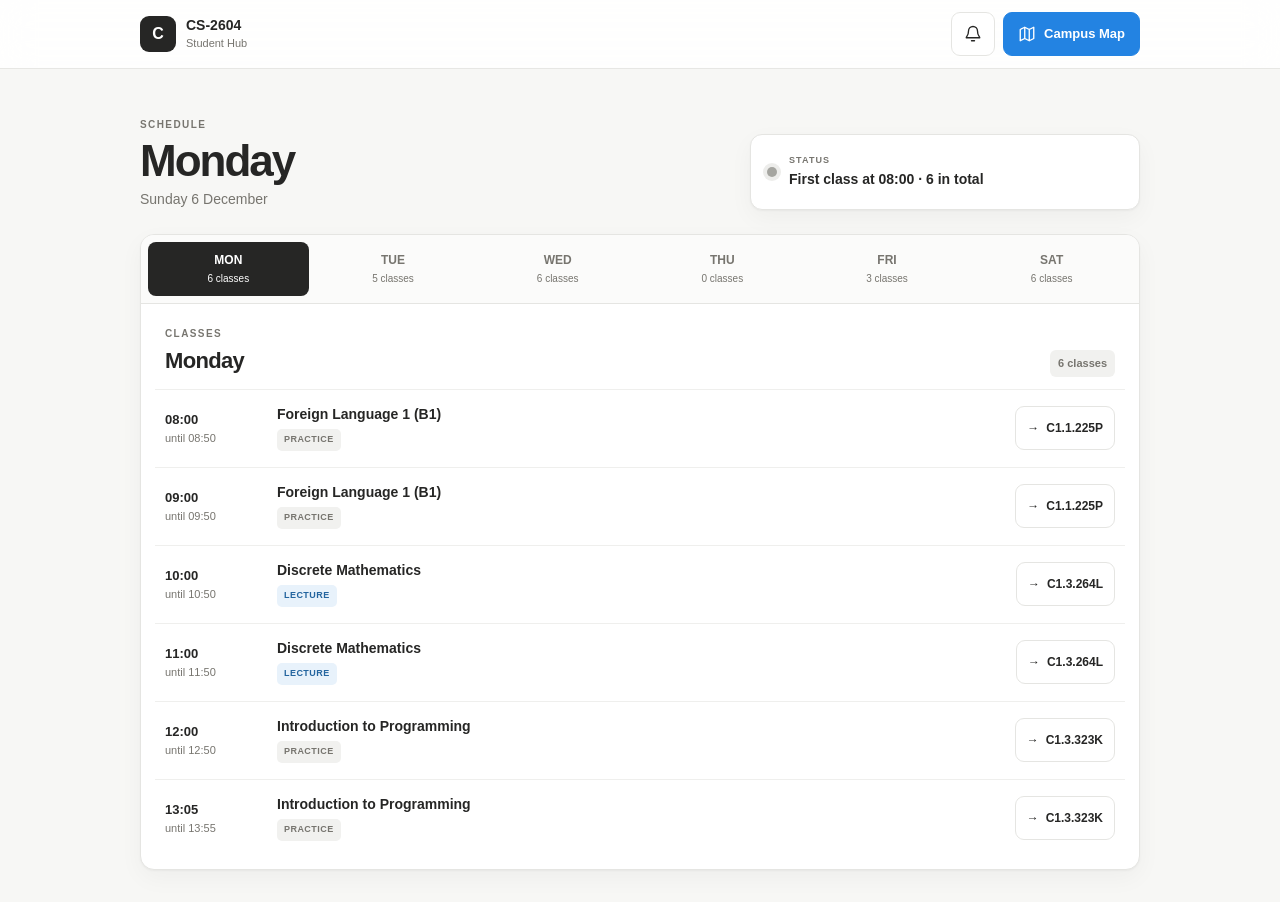
==== commit 8ff1674e: "чRevert "ui/ux changes" This reverts commit d6c8aa90488d89660f5d57a8100d745a7abbfbe0." ====
--- a/index.html
+++ b/index.html
@@ -1 +1,186 @@
-<!doctype html><html lang="ru"><head><meta charset="utf-8"/><link rel="icon" href="./favicon.ico"/><meta name="viewport" content="width=device-width,initial-scale=1"/><meta name="theme-color" content="#285e91"/><meta name="description" content="Карта Astana IT University: поиск аудиторий, выбор этажа и блока, избранные места."/><title>aitu map — карта Astana IT University</title><script defer="defer" src="./static/js/main.18a37f43.js"></script><link href="./static/css/main.81832fc1.css" rel="stylesheet"></head><body><noscript>Для интерактивной карты включите JavaScript в настройках браузера.</noscript><div id="root"></div></body></html>+<!doctype html>
+<html lang="en">
+<head>
+  <meta charset="utf-8">
+  <meta
+    name="viewport"
+    content="width=device-width,initial-scale=1,viewport-fit=cover"
+  >
+  <meta name="theme-color" content="#ffffff">
+  <meta
+    name="description"
+    content="CS-2604 group schedule and interactive AITU campus map"
+  >
+
+  <title>CS-2604 · Student Hub</title>
+
+  <link rel="stylesheet" href="style.css?v=6">
+  <script src="script.js?v=6" defer></script>
+</head>
+
+<body>
+  <a class="skip-link" href="#schedule">Skip to schedule</a>
+
+  <header class="topbar">
+    <div class="shell topbar__inner">
+      <a class="brand" href="./" aria-label="Student Hub, home">
+        <span class="brand__mark" aria-hidden="true">C</span>
+
+        <span>
+          <strong>CS-2604</strong>
+          <small>Student Hub</small>
+        </span>
+      </a>
+
+      <nav class="top-actions" aria-label="Quick actions">
+        <button
+          id="notifyButton"
+          class="icon-action"
+          type="button"
+          aria-label="Configure reminders"
+          title="Reminders"
+        >
+          <svg aria-hidden="true" viewBox="0 0 24 24">
+            <path d="M18 8a6 6 0 0 0-12 0c0 7-3 7-3 9h18c0-2-3-2-3-9M10 21h4"/>
+          </svg>
+        </button>
+
+        <button
+          id="openCampusMap"
+          class="button button--primary"
+          type="button"
+        >
+          <svg aria-hidden="true" viewBox="0 0 24 24">
+            <path d="m9 18-6 3V6l6-3 6 3 6-3v15l-6 3-6-3Zm0 0V3m6 18V6"/>
+          </svg>
+
+          <span>Campus Map</span>
+        </button>
+      </nav>
+    </div>
+  </header>
+
+  <main class="shell main">
+    <section class="intro" aria-labelledby="heroTitle">
+      <div>
+        <p id="todayLabel" class="eyebrow">SCHEDULE</p>
+        <h1 id="heroTitle">Study Day</h1>
+        <p id="dateLabel" class="date-label"></p>
+      </div>
+
+      <div
+        id="statusCard"
+        class="status-card"
+        aria-live="polite"
+      >
+        <span
+          class="status-card__dot"
+          aria-hidden="true"
+        ></span>
+
+        <span>
+          <small>STATUS</small>
+          <strong id="statusText">Loading…</strong>
+        </span>
+      </div>
+    </section>
+
+    <section
+      class="schedule-card"
+      aria-labelledby="dayName"
+    >
+      <nav
+        class="day-tabs"
+        id="dayTabs"
+        aria-label="Select a day of the week"
+      ></nav>
+
+      <header class="schedule-head">
+        <div>
+          <p class="eyebrow">CLASSES</p>
+          <h2 id="dayName">Monday</h2>
+        </div>
+
+        <span
+          id="lessonCount"
+          class="count-badge"
+        ></span>
+      </header>
+
+      <div
+        id="schedule"
+        class="schedule"
+        aria-live="polite"
+      ></div>
+    </section>
+  </main>
+
+  <dialog
+    id="mapDialog"
+    class="map-dialog"
+    aria-labelledby="mapTitle"
+  >
+    <header class="map-dialog__bar">
+      <div class="map-dialog__title">
+        <span
+          class="map-dialog__icon"
+          aria-hidden="true"
+        >
+          A
+        </span>
+
+        <span>
+          <small id="mapContext">CAMPUS MAP</small>
+          <strong id="mapTitle">AITU Map</strong>
+        </span>
+      </div>
+
+      <div class="map-dialog__actions">
+        <a
+          id="openMapTab"
+          class="dialog-action"
+          href="aitumap/index.html?v=6"
+          target="_blank"
+          rel="noopener"
+          aria-label="Open the map in a new tab"
+        >
+          ↗
+        </a>
+
+        <button
+          id="expandMap"
+          class="dialog-action desktop-only"
+          type="button"
+          aria-label="Expand the map"
+        >
+          ⛶
+        </button>
+
+        <button
+          id="closeMap"
+          class="dialog-action"
+          type="button"
+          aria-label="Close the map"
+        >
+          ×
+        </button>
+      </div>
+    </header>
+
+    <iframe
+      id="mapFrame"
+      class="campus-map"
+      title="Interactive AITU campus map"
+      data-src="aitumap/index.html?v=6"
+      loading="lazy"
+    ></iframe>
+  </dialog>
+
+  <div
+    id="toast"
+    class="toast"
+    role="status"
+    aria-live="polite"
+  ></div>
+</body>
+</html>
--- a/style.css
+++ b/style.css
@@ -0,0 +1,4 @@
+:root{color-scheme:light;--ink:#262625;--muted:#77756f;--canvas:#f7f7f5;--surface:#fff;--soft:#f1f1ef;--line:#e5e5e2;--blue:#2383e2;--blue-soft:#e8f2fb;--green:#2f8f62;--green-soft:#e8f3ed;--orange:#c8762b;--orange-soft:#fbefe3;--radius:12px;--shadow:0 1px 2px rgba(0,0,0,.04),0 8px 24px rgba(0,0,0,.04)}
+*{box-sizing:border-box}html{scroll-behavior:smooth}body{margin:0;background:var(--canvas);color:var(--ink);font:16px/1.5 ui-sans-serif,-apple-system,BlinkMacSystemFont,"Segoe UI",sans-serif;-webkit-font-smoothing:antialiased}.shell{width:min(calc(100% - 48px),1000px);margin-inline:auto}button,a{font:inherit}.skip-link{position:fixed;z-index:100;top:8px;left:8px;transform:translateY(-150%);padding:10px 14px;border-radius:8px;background:var(--ink);color:#fff}.skip-link:focus{transform:none}.topbar{position:sticky;top:0;z-index:30;border-bottom:1px solid rgba(229,229,226,.9);background:rgba(255,255,255,.88);backdrop-filter:blur(16px)}.topbar__inner{height:68px;display:flex;align-items:center;justify-content:space-between}.brand{display:flex;align-items:center;gap:10px;color:inherit;text-decoration:none}.brand__mark,.map-dialog__icon{display:grid;place-items:center;width:36px;height:36px;border-radius:9px;background:var(--ink);color:#fff;font-weight:800}.brand strong,.brand small{display:block}.brand strong{font-size:14px;line-height:1.2}.brand small{margin-top:1px;color:var(--muted);font-size:11px}.top-actions{display:flex;align-items:center;gap:8px}.button,.icon-action,.dialog-action,.room-button{min-height:44px;border:1px solid var(--line);border-radius:9px;background:var(--surface);color:var(--ink);cursor:pointer}.button{display:inline-flex;align-items:center;justify-content:center;gap:8px;padding:0 14px;font-size:13px;font-weight:700}.button svg,.icon-action svg{width:18px;height:18px;fill:none;stroke:currentColor;stroke-width:1.8;stroke-linecap:round;stroke-linejoin:round}.button--primary{border-color:var(--blue);background:var(--blue);color:#fff}.icon-action{display:grid;place-items:center;width:44px;padding:0}.icon-action.on{border-color:#a6d0b8;background:var(--green-soft);color:#216b49}.button:hover,.icon-action:hover,.dialog-action:hover,.room-button:hover{filter:brightness(.98);transform:translateY(-1px)}.main{padding:48px 0 32px}.intro{display:grid;grid-template-columns:1fr minmax(300px,390px);gap:32px;align-items:end;margin-bottom:24px}.eyebrow{margin:0;color:var(--muted);font-size:10px;font-weight:800;letter-spacing:.14em}.intro h1{margin:5px 0 4px;font-size:clamp(30px,5vw,44px);line-height:1.08;letter-spacing:-.045em}.date-label{margin:0;color:var(--muted);font-size:14px}.status-card{display:flex;align-items:center;gap:12px;min-height:76px;padding:14px 16px;border:1px solid var(--line);border-radius:var(--radius);background:var(--surface);box-shadow:var(--shadow)}.status-card__dot{flex:0 0 10px;width:10px;height:10px;border-radius:50%;background:#a5a5a0;box-shadow:0 0 0 4px #ededeb}.status-card small,.status-card strong{display:block}.status-card small{margin-bottom:3px;color:var(--muted);font-size:9px;font-weight:800;letter-spacing:.12em}.status-card strong{font-size:14px;line-height:1.35}.status-card.live{border-color:#b8dbc7;background:var(--green-soft)}.status-card.live .status-card__dot{background:var(--green);box-shadow:0 0 0 4px rgba(47,143,98,.13)}.status-card.soon{border-color:#ebc8a9;background:var(--orange-soft)}.status-card.soon .status-card__dot{background:var(--orange);box-shadow:0 0 0 4px rgba(200,118,43,.13)}.schedule-card{overflow:hidden;border:1px solid var(--line);border-radius:14px;background:var(--surface);box-shadow:var(--shadow)}.day-tabs{display:grid;grid-template-columns:repeat(6,1fr);gap:4px;padding:7px;border-bottom:1px solid var(--line);background:#fbfbfa}.day-tab{min-height:54px;border:0;border-radius:8px;background:transparent;color:var(--muted);font-size:12px;font-weight:750;cursor:pointer}.day-tab span{display:block;margin-top:2px;font-size:10px;font-weight:500}.day-tab:hover{background:var(--soft);color:var(--ink)}.day-tab.active{background:var(--ink);color:#fff}.day-tab.today:not(.active){color:var(--blue)}.schedule-head{display:flex;align-items:flex-end;justify-content:space-between;padding:22px 24px 12px}.schedule-head h2{margin:3px 0 0;font-size:22px;letter-spacing:-.03em}.count-badge{padding:5px 8px;border-radius:6px;background:var(--soft);color:var(--muted);font-size:11px;font-weight:700}.schedule{padding:0 14px 12px}.lesson{display:grid;grid-template-columns:96px minmax(0,1fr) auto;gap:16px;align-items:center;min-height:78px;padding:12px 10px;border-top:1px solid #efefed}.lesson.past{opacity:.47}.lesson.current{margin:0 -2px;padding-inline:12px;border-top-color:transparent;border-radius:10px;background:var(--green-soft);opacity:1}.lesson__time{font-size:13px;font-weight:750;font-variant-numeric:tabular-nums;color:var(--ink)}.lesson__time span{display:block;margin-top:1px;color:var(--muted);font-size:11px;font-weight:500}.lesson__name{font-size:14px;font-weight:700;line-height:1.35}.lesson__meta{display:flex;gap:6px;margin-top:5px}.badge{display:inline-flex;align-items:center;min-height:22px;padding:1px 7px;border-radius:5px;background:var(--soft);color:var(--muted);font-size:9px;font-weight:800;letter-spacing:.05em;text-transform:uppercase}.badge.lecture{background:var(--blue-soft);color:#24659f}.badge.online{background:var(--green-soft);color:#216b49}.room-button{display:inline-flex;align-items:center;gap:7px;padding:0 11px;white-space:nowrap;font-size:12px;font-weight:700}.room-button:hover{border-color:#a9cdec;background:var(--blue-soft);color:#225f95}.room-placeholder{color:var(--muted);font-size:12px}.empty{padding:54px 20px 62px;text-align:center;color:var(--muted)}.empty__icon{display:grid;place-items:center;width:42px;height:42px;margin:0 auto 12px;border-radius:50%;background:var(--soft);font-size:20px}.empty strong{display:block;color:var(--ink)}.hint{margin:14px 0 0;text-align:center;color:var(--muted);font-size:12px}.map-dialog{width:min(calc(100% - 28px),1180px);height:min(calc(100% - 28px),820px);max-width:none;max-height:none;padding:0;overflow:hidden;border:1px solid var(--line);border-radius:14px;background:var(--surface);color:var(--ink);box-shadow:0 24px 80px rgba(0,0,0,.26)}.map-dialog::backdrop{background:rgba(28,28,27,.6);backdrop-filter:blur(2px)}.map-dialog.expanded{width:100%;height:100%;border:0;border-radius:0}.map-dialog__bar{height:62px;display:flex;align-items:center;justify-content:space-between;padding:0 10px 0 14px;border-bottom:1px solid var(--line)}.map-dialog__title{display:flex;align-items:center;gap:10px;min-width:0}.map-dialog__icon{width:34px;height:34px;background:var(--blue)}.map-dialog__title small,.map-dialog__title strong{display:block}.map-dialog__title small{color:var(--muted);font-size:9px;font-weight:800;letter-spacing:.12em}.map-dialog__title strong{overflow:hidden;text-overflow:ellipsis;white-space:nowrap;font-size:14px}.map-dialog__actions{display:flex;gap:3px}.dialog-action{display:grid;place-items:center;width:42px;padding:0;border-color:transparent;text-decoration:none;font-size:19px}.campus-map{display:block;width:100%;height:calc(100% - 62px);border:0;background:var(--canvas)}.toast{position:fixed;z-index:80;left:50%;bottom:24px;max-width:min(420px,calc(100% - 32px));transform:translate(-50%,20px);padding:11px 14px;border-radius:9px;background:var(--ink);color:#fff;box-shadow:0 8px 30px rgba(0,0,0,.18);font-size:13px;opacity:0;pointer-events:none;transition:.2s}.toast.show{transform:translate(-50%,0);opacity:1}:focus-visible{outline:3px solid rgba(35,131,226,.28);outline-offset:2px}
+@media(max-width:700px){.shell{width:min(calc(100% - 24px),1000px)}.topbar__inner{height:62px}.button span{display:none}.button{width:44px;padding:0}.main{padding-top:24px}.intro{grid-template-columns:1fr;gap:15px;margin-bottom:16px}.intro h1{font-size:32px}.status-card{min-height:62px}.day-tabs{grid-template-columns:repeat(6,minmax(54px,1fr));overflow:visible}.day-tabs::-webkit-scrollbar{display:none}.schedule-head{padding:18px 16px 10px}.schedule-head h2{font-size:20px}.schedule{padding:0 8px 8px}.lesson{grid-template-columns:72px minmax(0,1fr);gap:10px;min-height:88px;padding:12px 8px}.room-button,.room-placeholder{grid-column:2;justify-self:start;min-height:38px;margin-top:-3px}.hint{display:none}.map-dialog{width:100%;height:100%;border:0;border-radius:0}.map-dialog__bar{height:54px;padding-left:9px}.campus-map{height:calc(100% - 54px)}.desktop-only,#openMapTab{display:none}}
+@media(prefers-reduced-motion:reduce){*{scroll-behavior:auto!important;transition:none!important}}
